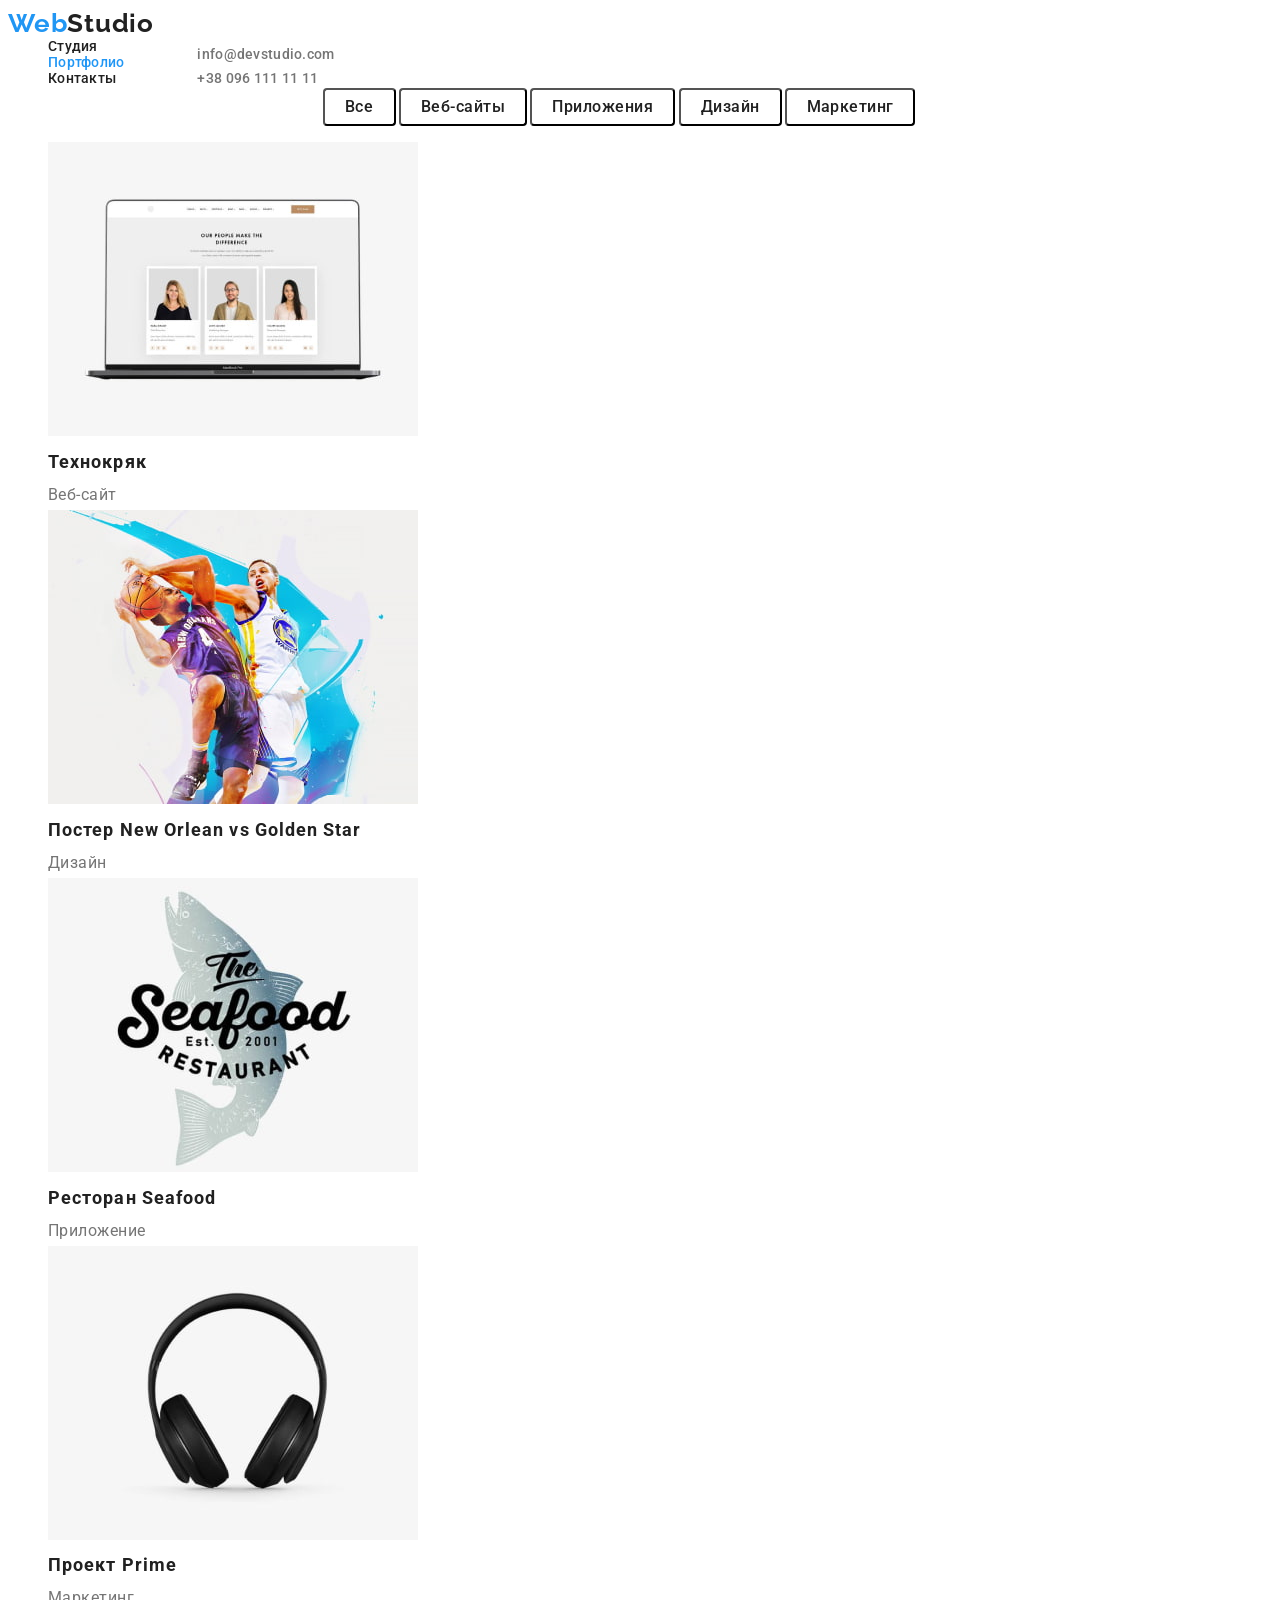
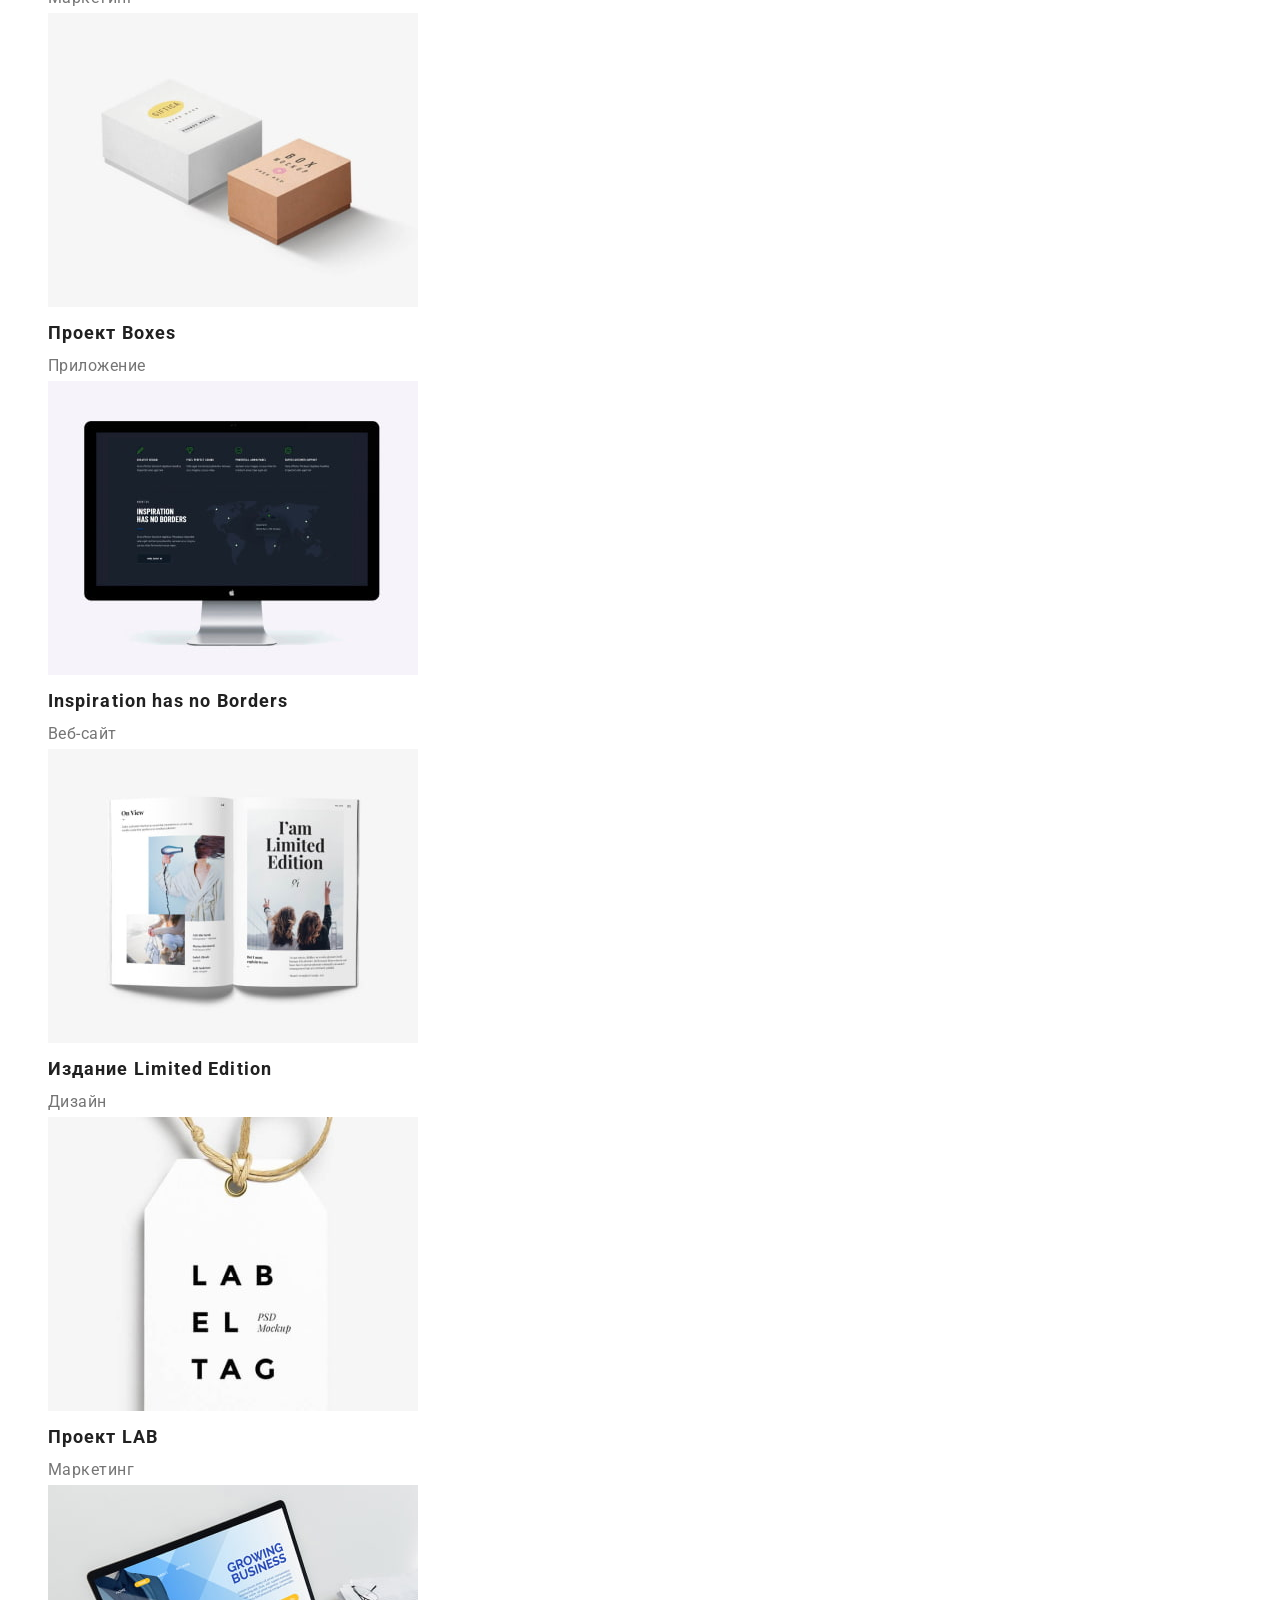
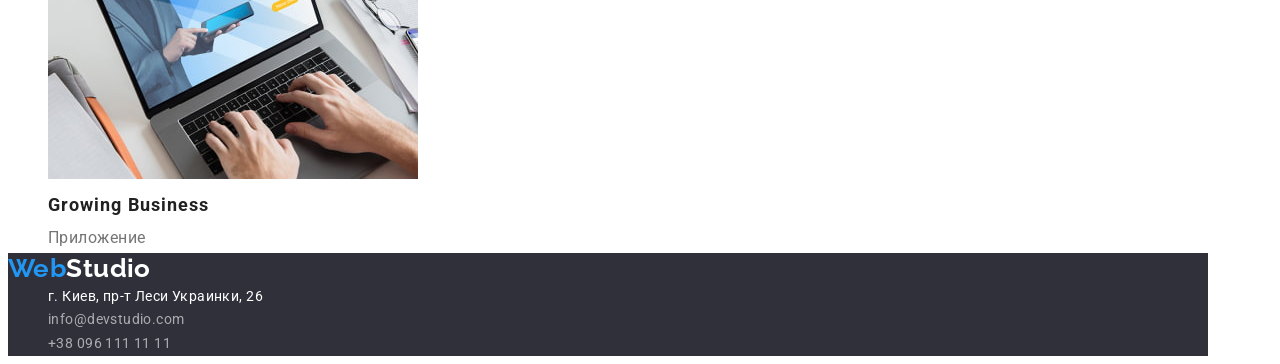
==== portfolio.html @ d6488681 "начало позиционирования" ====
<!DOCTYPE html> 
<html lang="ru">
<head>
    <meta charset="UTF-8">
    <link rel="preconnect" href="https://fonts.googleapis.com">
    <link rel="preconnect" href="https://fonts.gstatic.com" crossorigin>
    <link href="https://fonts.googleapis.com/css2?family=Raleway:wght@700&family=Roboto:wght@400;500;700;900&display=swap" rel="stylesheet">
    <link rel="stylesheet" href="node_modules/modern-normalize/modern-normalize.css">
    <link rel="stylesheet" href="./CSS/styles.css">
    <title>WebStudio</title>
</head>
<body>
    <div class="container">
<!--Шапка страницы-->
<header class="header">
    <!--Навигация-->
    <nav class="nav">
        <a class="nav-logo" href="WebStudio" lang="en">Web<span class="style-logo">Studio</span></a>
        <ul class="nav-list">
          <li><a class="nav-studio" href="./index.html">Студия</a></li>
          <li><a class="nav-portfolio, current" href="">Портфолио</a></li>
          <li><a class="nav-contacts" href="">Контакты</a></li>
        </ul>
    </nav>
    <!--Контакты-->
    <ul class="contact-list">
        <li>
            <a class="email" href="mailto:info@devstudio.com">info@devstudio.com</a>
        </li>
        <li>
            <a class="tel" href="tel:+380961111111">+38 096 111 11 11</a>
        </li>
    </ul>
</header>
    <!--Cекция-Фильтры и проэкты-->
    <section class="portfolio">
    <h1 hidden>Filters and projects</h1>
    <ul class="filters-list">
        <li  class="filter-item">
            <button class="filter all" type="button">Все</button>
        </li>
        <li class="filter-item">
            <button class="filter web" type="button">Веб-сайты</button>
        </li>
        <li class="filter-item">
            <button class="filter app" type="button">Приложения</button>
        </li>
        <li class="filter-item">
            <button class="filter design" type="button">Дизайн</button>
        </li>
        <li class="filter-item">
            <button class="filter marketing" type="button">Маркетинг</button>
        </li>
    </ul>
        <ul class="portfolio-list">
            <li class="portfolio-item">
                <a  class="portfolio-link" href="">
                <img class="portflio-img" src="./images/img7.jpg" alt="Laptop with open web page">
                <h2 class="portfolio-titel">Технокряк</h2>
                <p class="portfolio-subtitel">Веб-сайт</p>
                </a>
            </li>
            <li class="portfolio-item">
                <a class="portfolio-link" href="">
                <img class="portflio-img" src="./images/img8.jpg" alt="Basketball players">
                <h2 class="portfolio-titel">Постер New Orlean vs Golden Star</h2>
                <p class="portfolio-subtitel">Дизайн</p>
                </a>
            </li>
            <li class="portfolio-item">
                <a class="portfolio-link" href="">
                <img class="portflio-img" src="./images/img9.jpg" alt="Restaurante poster">
                <h2 class="portfolio-titel">Ресторан Seafood</h2>
                <p class="portfolio-subtitel">Приложение</p>
                </a>
            </li>
            <li class="portfolio-item">
                <a class="portfolio-link" href="">
                <img class="portflio-img" src="./images/img10.jpg" alt="Earphones">
                <h2 class="portfolio-titel">Проект Prime</h2>
                <p class="portfolio-subtitel">Маркетинг</p>
                </a>
            </li>
            <li class="portfolio-item">
                <a class="portfolio-link" href="">
                <img class="portflio-img" src="./images/img11.jpg" alt="Boxes">
                <h2 class="portfolio-titel">Проект Boxes</h2>
                <p class="portfolio-subtitel">Приложение</p>
                </a>
            </li>
            <li class="portfolio-item">
                <a class="portfolio-link" href="">
                <img class="portflio-img" src="./images/img12.jpg" alt="PC monitor">
                <h2 class="portfolio-titel">Inspiration has no Borders</h2>
                <p class="portfolio-subtitel">Веб-сайт</p>
                </a>
            </li>
            <li class="portfolio-item">
                <a class="portfolio-link" href="">
                <img class="portflio-img" src="./images/img13.jpg" alt="Magazine pages">
                <h2 class="portfolio-titel">Издание Limited Edition</h2>
                <p class="portfolio-subtitel">Дизайн</p>
                </a>
            </li>
            <li class="portfolio-item">
                <a class="portfolio-link" href="">
                <img class="portflio-img" src="./images/img14.jpg" alt="Label tag">
                <h2 class="portfolio-titel">Проект LAB</h2>
                <p class="portfolio-subtitel">Маркетинг</p>
                </a>
            </li>
            <li class="portfolio-item">
                <a class="portfolio-link" href="">
                <img class="portflio-img" src="./images/img15.jpg" alt="Work on laptop">
                <h2 class="portfolio-titel">Growing Business</h2>
                <p class="portfolio-subtitel">Приложение</p>
                </a>
            </li>
        </ul>
    </section>
    <!--Footer-->
<footer class="footer">
    <a class="footer-logo" href="WebStudio" lang="en">Web<span class="style">Studio</span></a>
    <address class="footer-address">
    <ul class="address-list">
        <li class="address-item">
            <a class="address" href="https://www.google.com.ua/maps/place/Lesi+Ukrainky+Blvd,+26,+Kyiv,+02000/@50.4265807,30.5361971,17z/data=!3m1!4b1!4m5!3m4!1s0x40d4cf0e033ecbe9:0x57a4dffefec77da0!8m2!3d50.4265807!4d30.5383859?hl=en" target="_blank" rel="noreferrer noopener">г. Киев, пр-т Леси Украинки, 26</a>
        </li>
        <li class="address-item">
            <a class="footer-email" href="mailto:info@devstudio.com">info@devstudio.com</a>
        </li>
        <li class="address-item">
            <a class="footer-tel" href="tel:+380961111111">+38 096 111 11 11</a>
        </li>
    </ul>
    </address>
</footer>
</div>
</body>
</html>
---- CSS/styles.css ----
:root{
    --main-font: 'Roboto', sans-serif;
    --blue-color: #2196F3;
    --titels-color: #212121;
    --text-color: #757575;
    --white-color: #ffffff;
    --address-color: rgba(255, 255, 255, 0.6);
    --background-team: #F5F4FA;
    --shadow-color: rgba(0, 0, 0, 0.15);
    --background-hero-section: #2F303A;
}
/*убираю стили по умолчание*/
h1,
h2,
h3,
h4,
h5,
h6{
    margin: 0;
}
p{
    margin: 0;
}
ul{
    margin: 0;
}
a{
    text-decoration: none;
}

ul{
    list-style-type: none;
}

/*стиль для body*/
.container{
  width: 1200px;  
}

body{
    font-family: var(--main-font);
    background-color: var(--white-color);
    color: var(--text-color);
    font-size: 14px;
    line-height: 1.71;
    letter-spacing: 0.03em;
    }

.header{
        height: 80px;
}
.nav,
.contact-list{
    display: inline-block;
}

/*стиль логотипа*/
.nav-logo{
    width: 145px;
    height: 31px;
    margin-top: 24px;
    text-decoration: none;
    font-family: Raleway;
    font-weight: 700;
    font-size: 26px;
    line-height: 1.19;
    letter-spacing: 0.03em;
    color: var(--blue-color)
}
.style-logo{
    color: var(--titels-color);
}

/*стиль навигации*/
.nav{
    font-weight: 500;
    font-size: 14px;
    line-height: 1.14;
    letter-spacing: 0.02em;
    }

    .nav-studio,
    .nav-portfolio,
    .nav-contacts{
        color: var(--titels-color);
    }

.nav-list :hover,
.nav-list :focus{
    color: var(--blue-color);
    background-color: var(--white-color)
}

.current{
    color: var(--blue-color);
}

.email,
.tel{
    font-weight: 500;
    font-size: 14px;
    line-height: 1.14;
    letter-spacing: 0.02em;
    color:var(--text-color)
    }

.contact-list :hover,
.contact-list :focus{
    color: var(--blue-color);
    background-color: var(--white-color);
}

/* стили секция герой*/
.hero-section{
    background-color: var(--background-hero-section);
}

.hero-titel{
    font-family: 'Roboto', sans-serif;
    font-weight: 900;
    font-size: 44px;
    line-height: 1.36;
    text-align: center;
    letter-spacing: 0.06em;
    text-transform: uppercase;
    color: var(--white-color);
    }

.hero-button{
    font-weight: bold;
    font-size: 16px;
    line-height: 1.87;
    display: flex;
    align-items: center;
    text-align: center;
    letter-spacing: 0.06em;
    color: var(--white-color);
    background-color: var(--blue-color);
    box-shadow: 0px 4px 4px var(--shadow-color);
    border-radius: 4px;
    cursor: pointer
}

/* стили секции преимущества*/
.advantage-titel{
    font-weight: 700;
    font-size: 14px;
    line-height: 1.14;
    text-transform: uppercase;
    color: var(--titels-color);
}


/*стили заголовкам h2*/
.titel{
    font-weight: 700;
    font-size: 36px;
    line-height: 1.17;
    text-align: center;
    color: var(--titels-color);
}

/*стили заголовка h3*/
.portfolio-titel{
    font-weight: 700;
    font-size: 18px;
    line-height: 2;
    letter-spacing: 0.06em;
    color: var(--titels-color);
}

/*стили подзаголовков*/
.portfolio-subtitel{
    font-weight: 400;
    font-size: 16px;
    line-height: 1.87;
    letter-spacing: 0.03em;
    color: var(--text-color);
}

/*стили- наша команда*/
.team{
    background-color: var(--background-team);
}

.team-name{
    font-weight: 500;
    font-size: 16px;
    line-height: 1.19;
    text-align: center;
    color: var(--titels-color);
}

.team-possition{
    font-size: 16px;
    line-height: 1.19;
    text-align: center;
}

/*кнопки фильтров*/
.filters-list{
    width: 611px;
    height: 54px;
    margin-right: auto;
    margin-left: auto;
}
.filter-item{
    display: inline-block;
}
.all{
    width: 73px;
    height: 38px;
    border-radius: 4px;
}
.web{
    width: 128px;
    height: 38px;
    border-radius: 4px;
}
.app{
    width: 145px;
    height: 38px;
    border-radius: 4px;
}
.design{
    width: 103px;
    height: 38px;
    border-radius: 4px;
}
.marketing{
    width: 130px;
    height: 38px;
    border-radius: 4px;
}
.filter{
    font-family: Roboto;
    font-style: normal;
    font-weight: 500;
    font-size: 16px;
    line-height: 1.62;
    text-align: center;
    letter-spacing: 0.03em;
    color: var(--titels-color);
    cursor: pointer;
    background-color: var(--white-color);
}

.filter:hover,:focus{
    color: var(--white-color);
    background-color: var(--blue-color);
}

/*стиль футер*/
.footer{
    background-color: var(--background-hero-section);
}

.footer-logo{
    font-family: Raleway;
    font-weight: 700;
    font-size: 26px;
    line-height: 1.19;
    color: var(--blue-color);
   }
.style{
    color: var(--white-color);
}

.address-list{
    font-style: normal;
    font-weight: 400;
    font-size: 14px;
    line-height: 1.71;
    letter-spacing: 0.03em;
}

.address{
 color: var(--white-color);
}
.footer-email,
.footer-tel{
color: var(--address-color);
}

.address:hover,
.footer-email:focus{
    color: var(--blue-color);
    background-color: var(--background-hero-section);
}

.footer-email:hover,
.footer-email:focus{
    color: var(--blue-color);
    background-color: var(--background-hero-section);
}

.footer-tel:hover,
.footer-tel:focus{
    color: var(--blue-color);
    background-color: var(--background-hero-section);
}
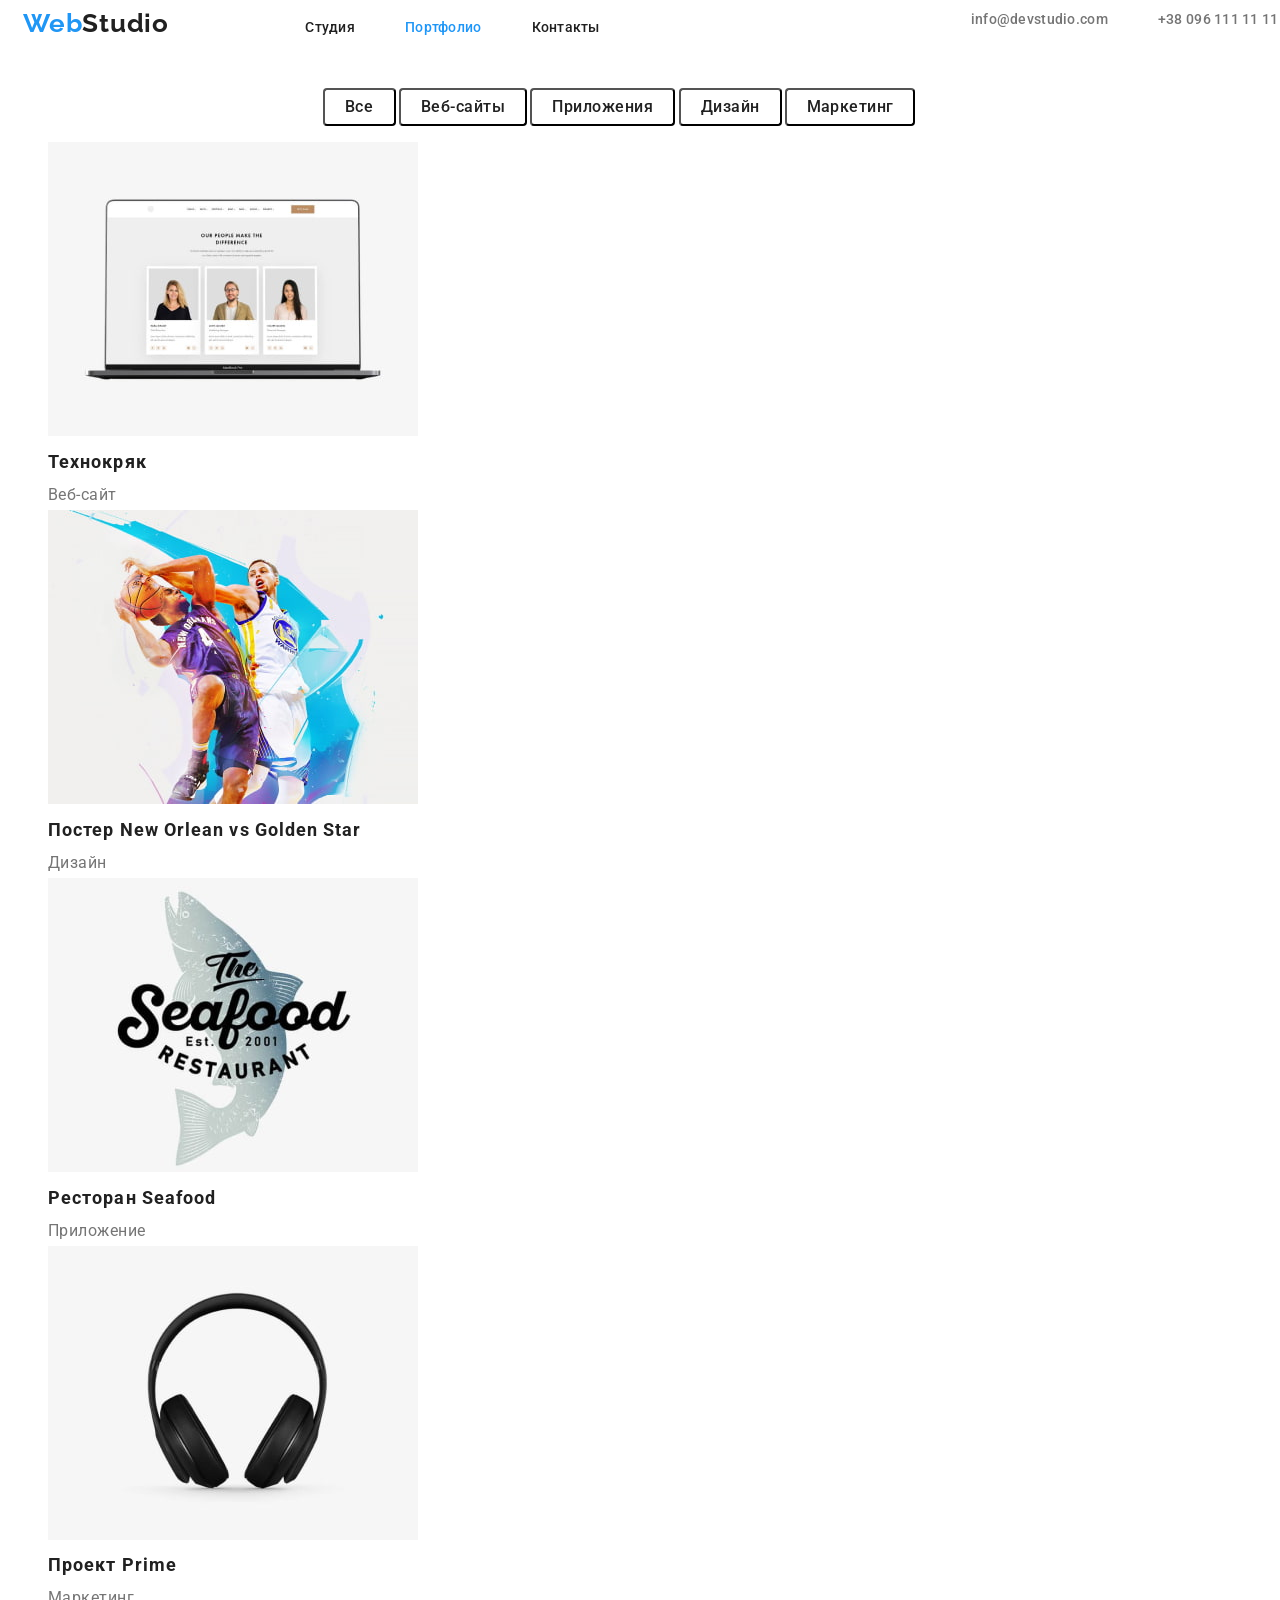
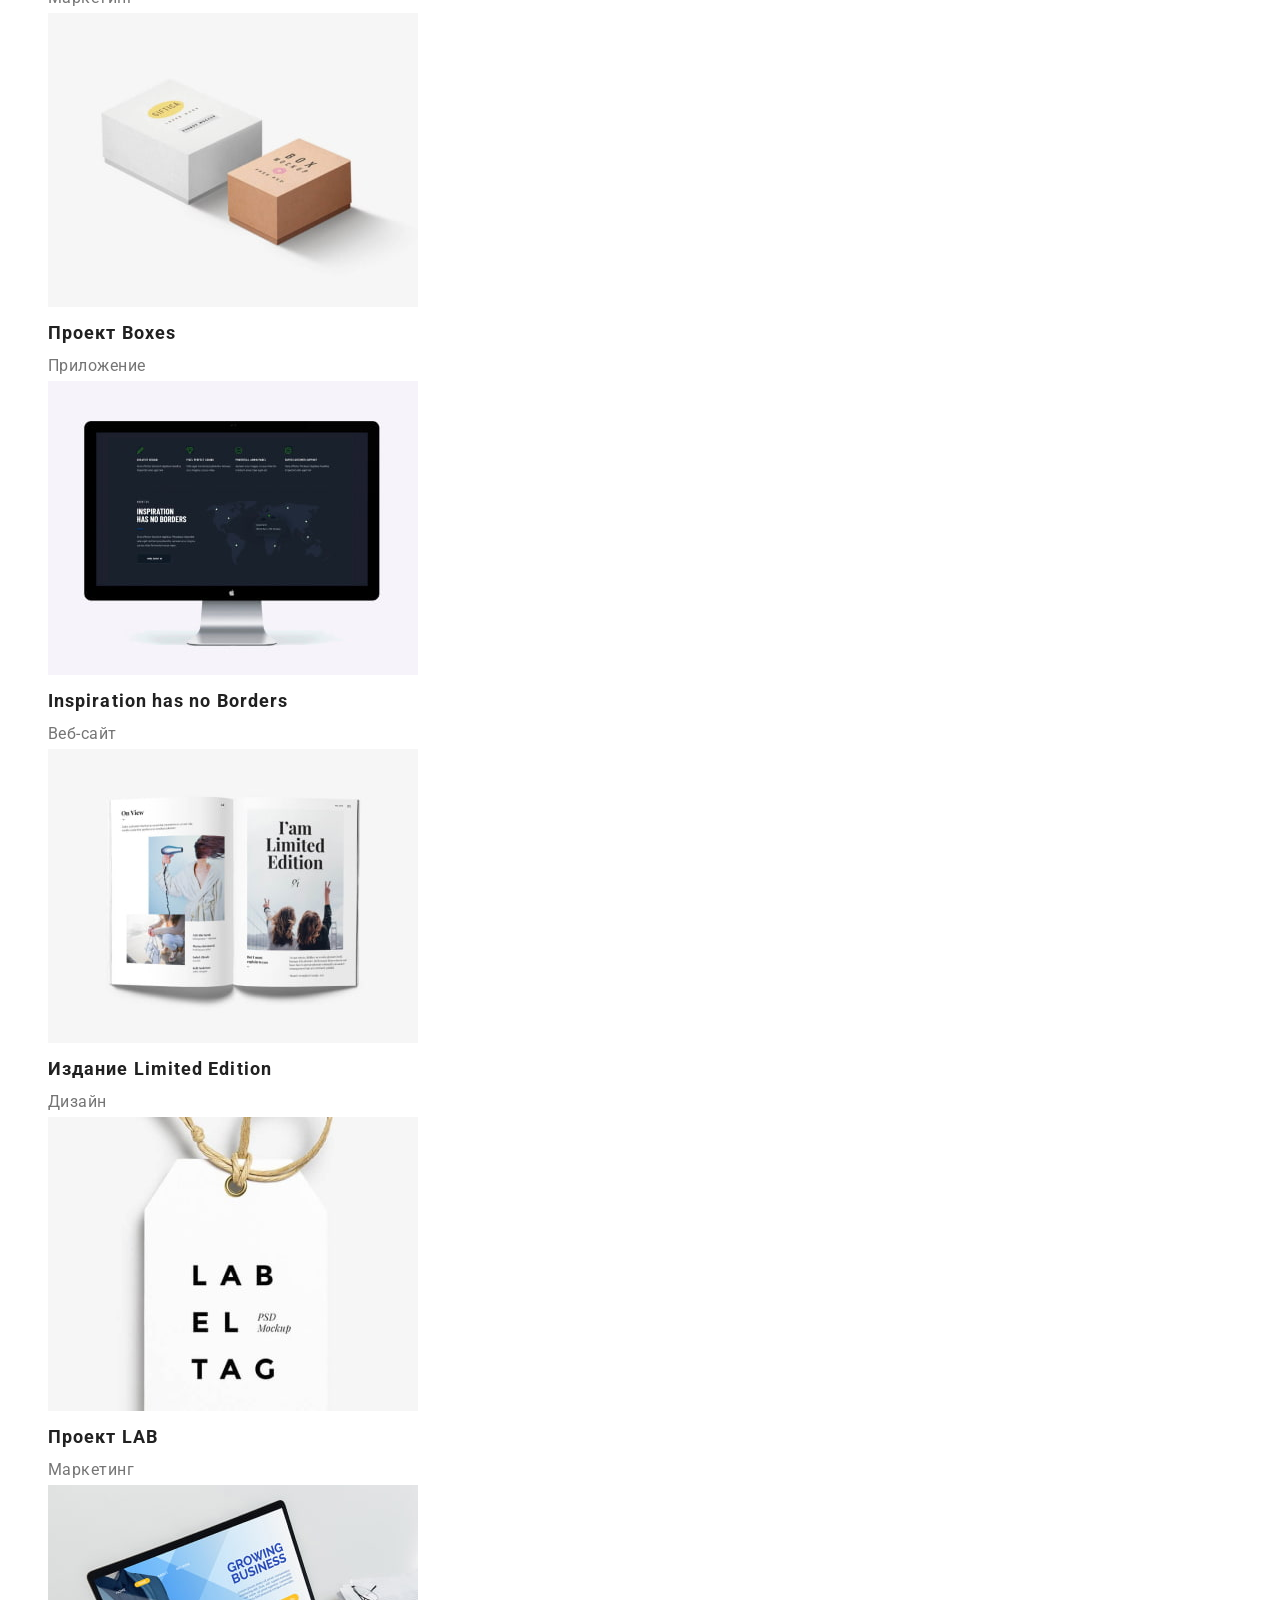
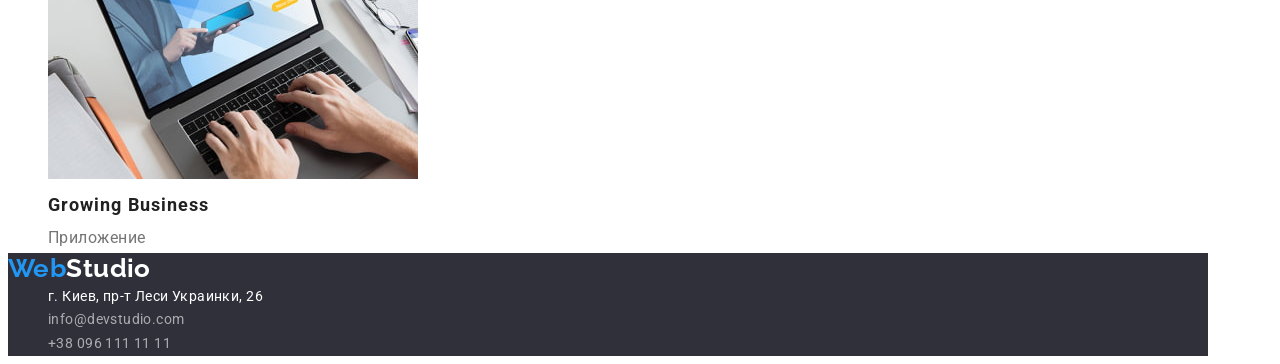
==== commit 79f57006: "доделала разметку хэдера" ====
--- a/portfolio.html
+++ b/portfolio.html
@@ -18,7 +18,7 @@
         <a class="nav-logo" href="WebStudio" lang="en">Web<span class="style-logo">Studio</span></a>
         <ul class="nav-list">
           <li><a class="nav-studio" href="./index.html">Студия</a></li>
-          <li><a class="nav-portfolio, current" href="">Портфолио</a></li>
+          <li><a class="nav-portfolio current" href="">Портфолио</a></li>
           <li><a class="nav-contacts" href="">Контакты</a></li>
         </ul>
     </nav>
--- a/CSS/styles.css
+++ b/CSS/styles.css
@@ -37,6 +37,7 @@
 /*стиль для body*/
 .container{
   width: 1200px;  
+  margin: 0px;
 }
 
 body{
@@ -49,18 +50,16 @@
     }
 
 .header{
-        height: 80px;
-}
-.nav,
-.contact-list{
-    display: inline-block;
+    display: inline-flex;
+    width: 1600px;
+    height: 80px;
 }
 
 /*стиль логотипа*/
 .nav-logo{
     width: 145px;
     height: 31px;
-    margin-top: 24px;
+    margin: 24px 93px 25px 15px;
     text-decoration: none;
     font-family: Raleway;
     font-weight: 700;
@@ -80,7 +79,40 @@
     line-height: 1.14;
     letter-spacing: 0.02em;
     }
-
+.nav-list{
+     display: inline-flex;
+    }
+.nav-studio,
+.nav-studio current {
+    width: 49px;
+    height: 16px;
+    margin: 32px 50px 32px 0px;
+}
+.nav-portfolio,
+.nav-portfolio current{
+    width: 77px;
+    height: 16px;
+    margin: 32px 50px 32px 0px;
+}
+.nav-contacts{
+    width: 68px;
+    height: 16px;
+    margin: 32px 331px 32px 0px;
+}
+
+.contact-list{
+    display: inline-flex;
+}
+.email{
+    width: 135px;
+    height: 16px;
+    margin: 32px 50px 32px 0px;
+}
+.tel{
+    width: 122px;
+    height: 16px;
+    margin: 32px 15px 32px 0px;
+}
     .nav-studio,
     .nav-portfolio,
     .nav-contacts{
@@ -114,6 +146,8 @@
 
 /* стили секция герой*/
 .hero-section{
+    width: 1600px;
+    height: 600px;
     background-color: var(--background-hero-section);
 }
 
@@ -210,31 +244,31 @@
     display: inline-block;
 }
 .all{
-    width: 73px;
-    height: 38px;
-    border-radius: 4px;
-}
+    min-width: 73px;
+    height: 38px;
+    border-radius: 4px;
+    }
 .web{
-    width: 128px;
-    height: 38px;
-    border-radius: 4px;
-}
+    min-width: 128px;
+    height: 38px;
+    border-radius: 4px;
+    }
 .app{
-    width: 145px;
+    min-width: 145px;
     height: 38px;
     border-radius: 4px;
 }
 .design{
-    width: 103px;
+    min-width: 103px;
     height: 38px;
     border-radius: 4px;
 }
 .marketing{
-    width: 130px;
-    height: 38px;
-    border-radius: 4px;
-}
-.filter{
+    min-width: 130px;
+    height: 38px;
+    border-radius: 4px;
+}
+    .filter{
     font-family: Roboto;
     font-style: normal;
     font-weight: 500;
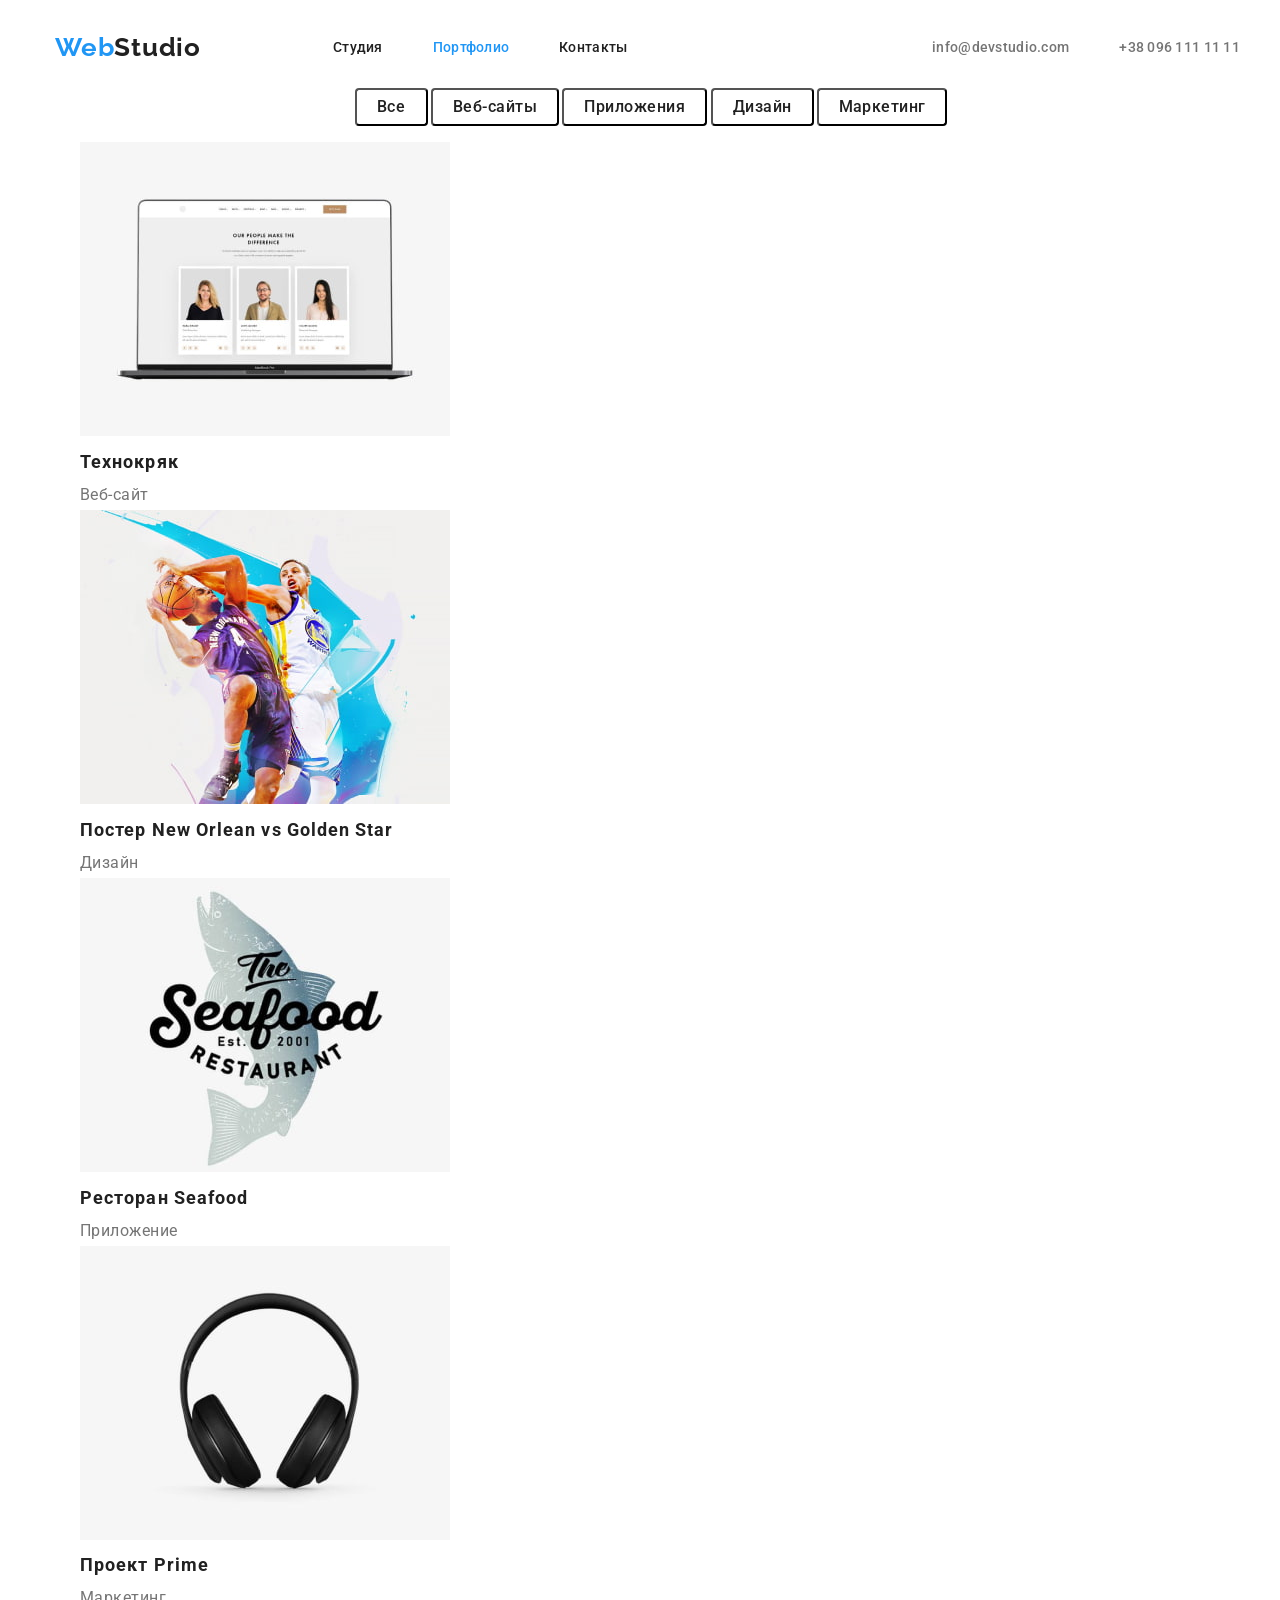
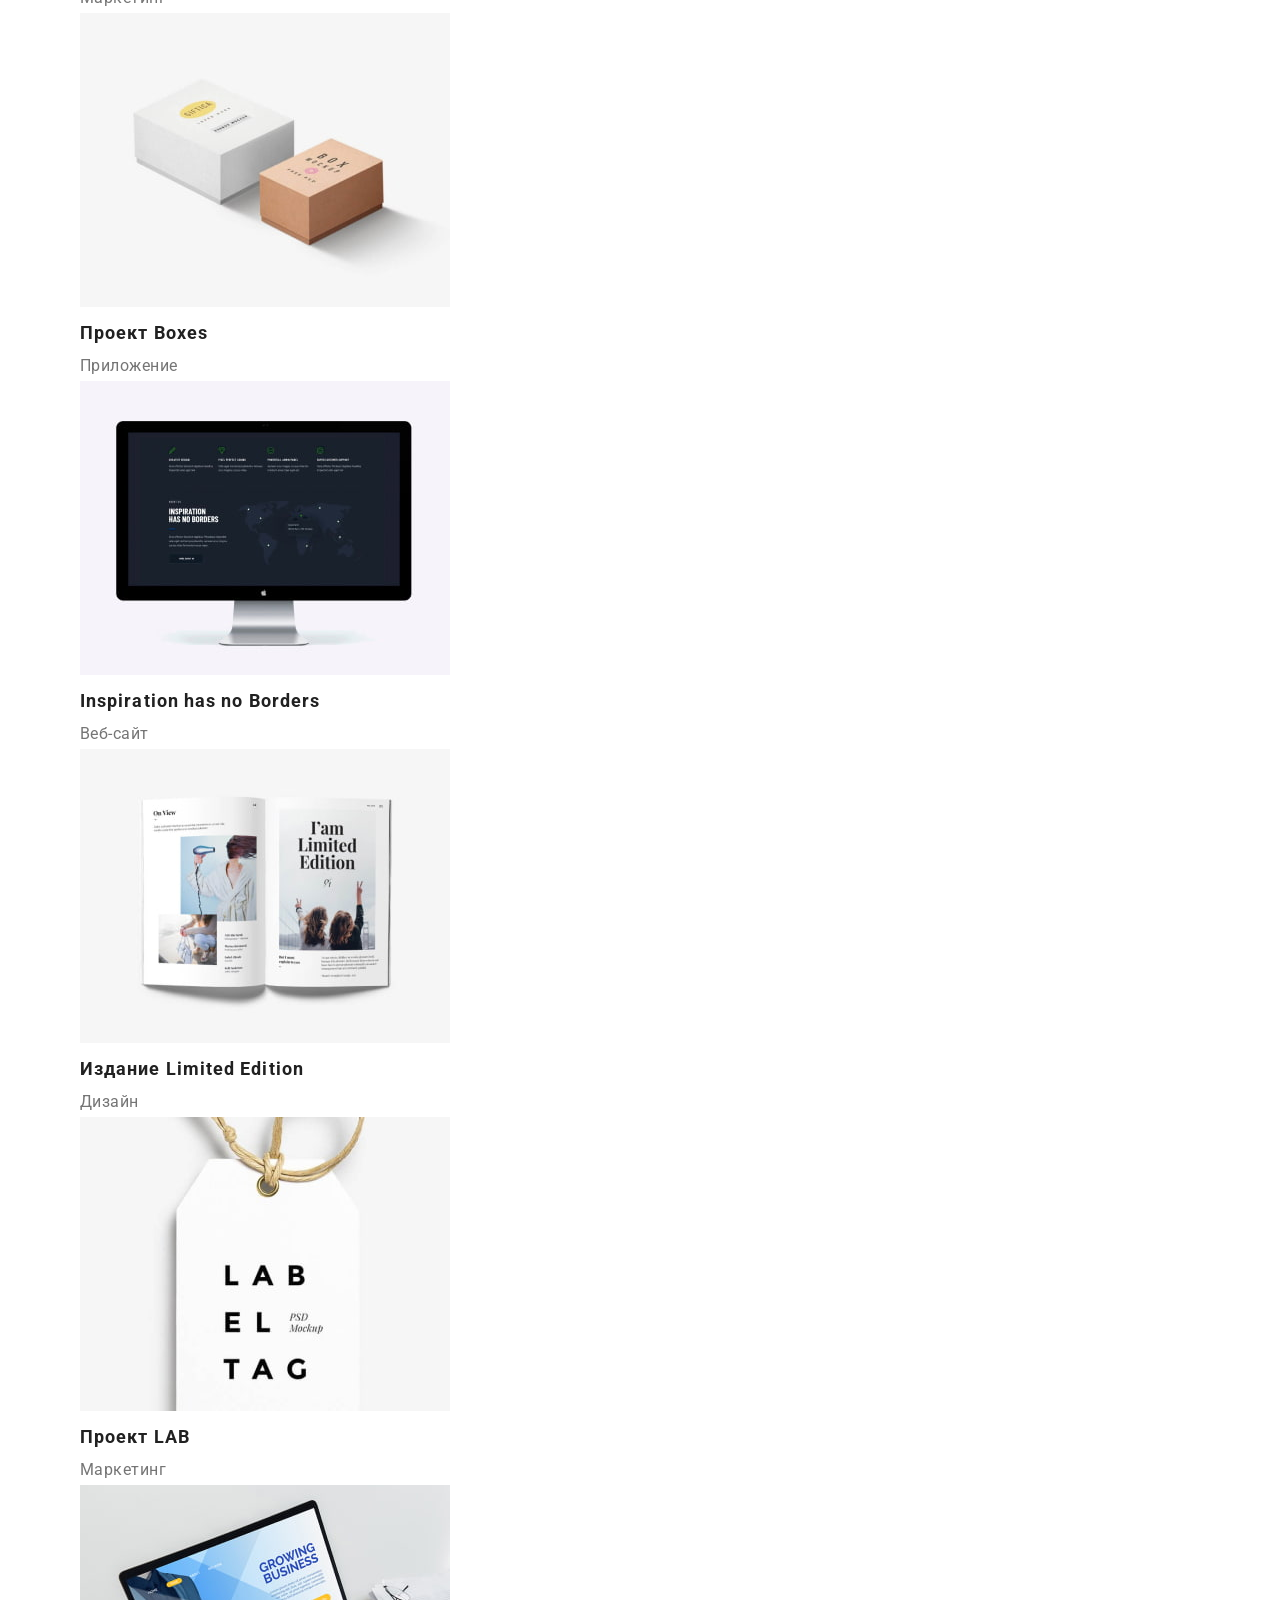
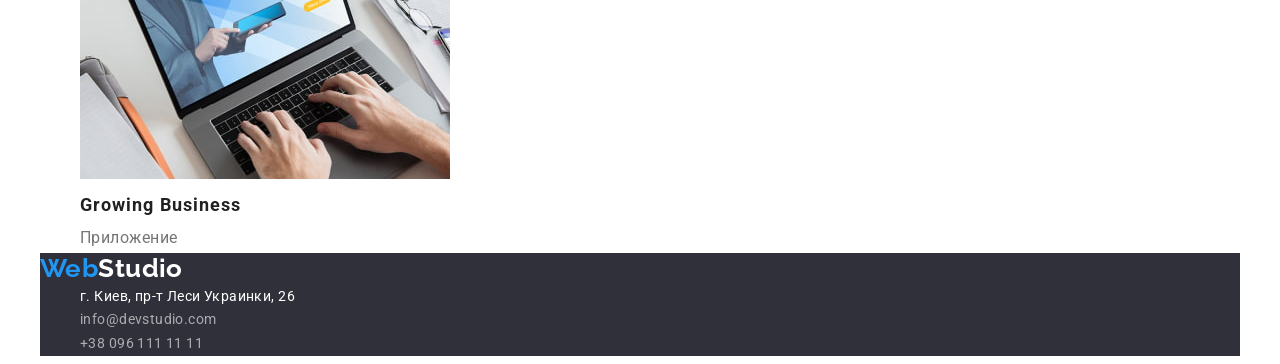
==== commit 4f055df6: "работа над флексами" ====
--- a/portfolio.html
+++ b/portfolio.html
@@ -17,20 +17,20 @@
     <nav class="nav">
         <a class="nav-logo" href="WebStudio" lang="en">Web<span class="style-logo">Studio</span></a>
         <ul class="nav-list">
-          <li><a class="nav-studio" href="./index.html">Студия</a></li>
-          <li><a class="nav-portfolio current" href="">Портфолио</a></li>
-          <li><a class="nav-contacts" href="">Контакты</a></li>
+          <li class="nav-item"><a class="nav-link" href="./index.html">Студия</a></li>
+          <li class="nav-item"><a class="nav-link current" href="">Портфолио</a></li>
+          <li class="nav-item" ><a class="nav-link" href="">Контакты</a></li>
         </ul>
-    </nav>
     <!--Контакты-->
     <ul class="contact-list">
-        <li>
+        <li class="item">
             <a class="email" href="mailto:info@devstudio.com">info@devstudio.com</a>
         </li>
-        <li>
+        <li class="item">
             <a class="tel" href="tel:+380961111111">+38 096 111 11 11</a>
         </li>
     </ul>
+    </nav>
 </header>
     <!--Cекция-Фильтры и проэкты-->
     <section class="portfolio">
--- a/CSS/styles.css
+++ b/CSS/styles.css
@@ -17,15 +17,12 @@
 h3,
 h4,
 h5,
-h6{
-    margin: 0;
-}
-p{
-    margin: 0;
-}
+h6,
+p,
 ul{
     margin: 0;
 }
+
 a{
     text-decoration: none;
 }
@@ -36,8 +33,11 @@
 
 /*стиль для body*/
 .container{
-  width: 1200px;  
-  margin: 0px;
+  width: 1200px;
+  padding-left: 15px;
+  padding-right: 15px;
+  margin-left: auto;
+  margin-right: auto;
 }
 
 body{
@@ -49,17 +49,11 @@
     letter-spacing: 0.03em;
     }
 
-.header{
-    display: inline-flex;
-    width: 1600px;
-    height: 80px;
-}
-
 /*стиль логотипа*/
 .nav-logo{
     width: 145px;
     height: 31px;
-    margin: 24px 93px 25px 15px;
+    margin: 24px 0px 25px 15px;
     text-decoration: none;
     font-family: Raleway;
     font-weight: 700;
@@ -74,50 +68,35 @@
 
 /*стиль навигации*/
 .nav{
+    display: flex;
+    align-items: center;
+
     font-weight: 500;
     font-size: 14px;
     line-height: 1.14;
     letter-spacing: 0.02em;
-    }
+      }
 .nav-list{
-     display: inline-flex;
-    }
-.nav-studio,
-.nav-studio current {
-    width: 49px;
-    height: 16px;
-    margin: 32px 50px 32px 0px;
-}
-.nav-portfolio,
-.nav-portfolio current{
-    width: 77px;
-    height: 16px;
-    margin: 32px 50px 32px 0px;
-}
-.nav-contacts{
-    width: 68px;
-    height: 16px;
-    margin: 32px 331px 32px 0px;
-}
-
+     display: flex;
+     margin-left: 93px;
+    }
+.nav-list .nav-item + .nav-item{
+    margin-left: 50px;
+}
+.nav-link{
+    display: block;
+    padding-top: 32px;
+    padding-bottom: 32px;
+
+    color: var(--titels-color);
+}
 .contact-list{
-    display: inline-flex;
-}
-.email{
-    width: 135px;
-    height: 16px;
-    margin: 32px 50px 32px 0px;
-}
-.tel{
-    width: 122px;
-    height: 16px;
-    margin: 32px 15px 32px 0px;
-}
-    .nav-studio,
-    .nav-portfolio,
-    .nav-contacts{
-        color: var(--titels-color);
-    }
+    display: flex;
+    margin-left: auto;
+}
+.contact-list .item + .item{
+    margin-left: 50px;
+}
 
 .nav-list :hover,
 .nav-list :focus{
@@ -146,12 +125,16 @@
 
 /* стили секция герой*/
 .hero-section{
-    width: 1600px;
-    height: 600px;
     background-color: var(--background-hero-section);
 }
 
 .hero-titel{
+    width: 696px;
+    height: 120px;
+    margin-left: auto;
+    margin-right: auto;
+    margin-bottom: 30px;
+
     font-family: 'Roboto', sans-serif;
     font-weight: 900;
     font-size: 44px;
@@ -163,10 +146,15 @@
     }
 
 .hero-button{
+    display: block;
+    width: 200px;
+    height: 50px;
+    margin-left: auto;
+    margin-right: auto;
+
     font-weight: bold;
     font-size: 16px;
     line-height: 1.87;
-    display: flex;
     align-items: center;
     text-align: center;
     letter-spacing: 0.06em;
@@ -176,9 +164,22 @@
     border-radius: 4px;
     cursor: pointer
 }
-
+/*стили наши преимущества*/
+
+.advantage-list{
+    display: flex;
+}
+.advantage-dsc{
+    padding-top: 20px;
+}
+
+/*стили чем мы занимаемся*/
 /* стили секции преимущества*/
 .advantage-titel{
+    position: absolute;
+    width: 270px;
+    height: 16px;
+    
     font-weight: 700;
     font-size: 14px;
     line-height: 1.14;
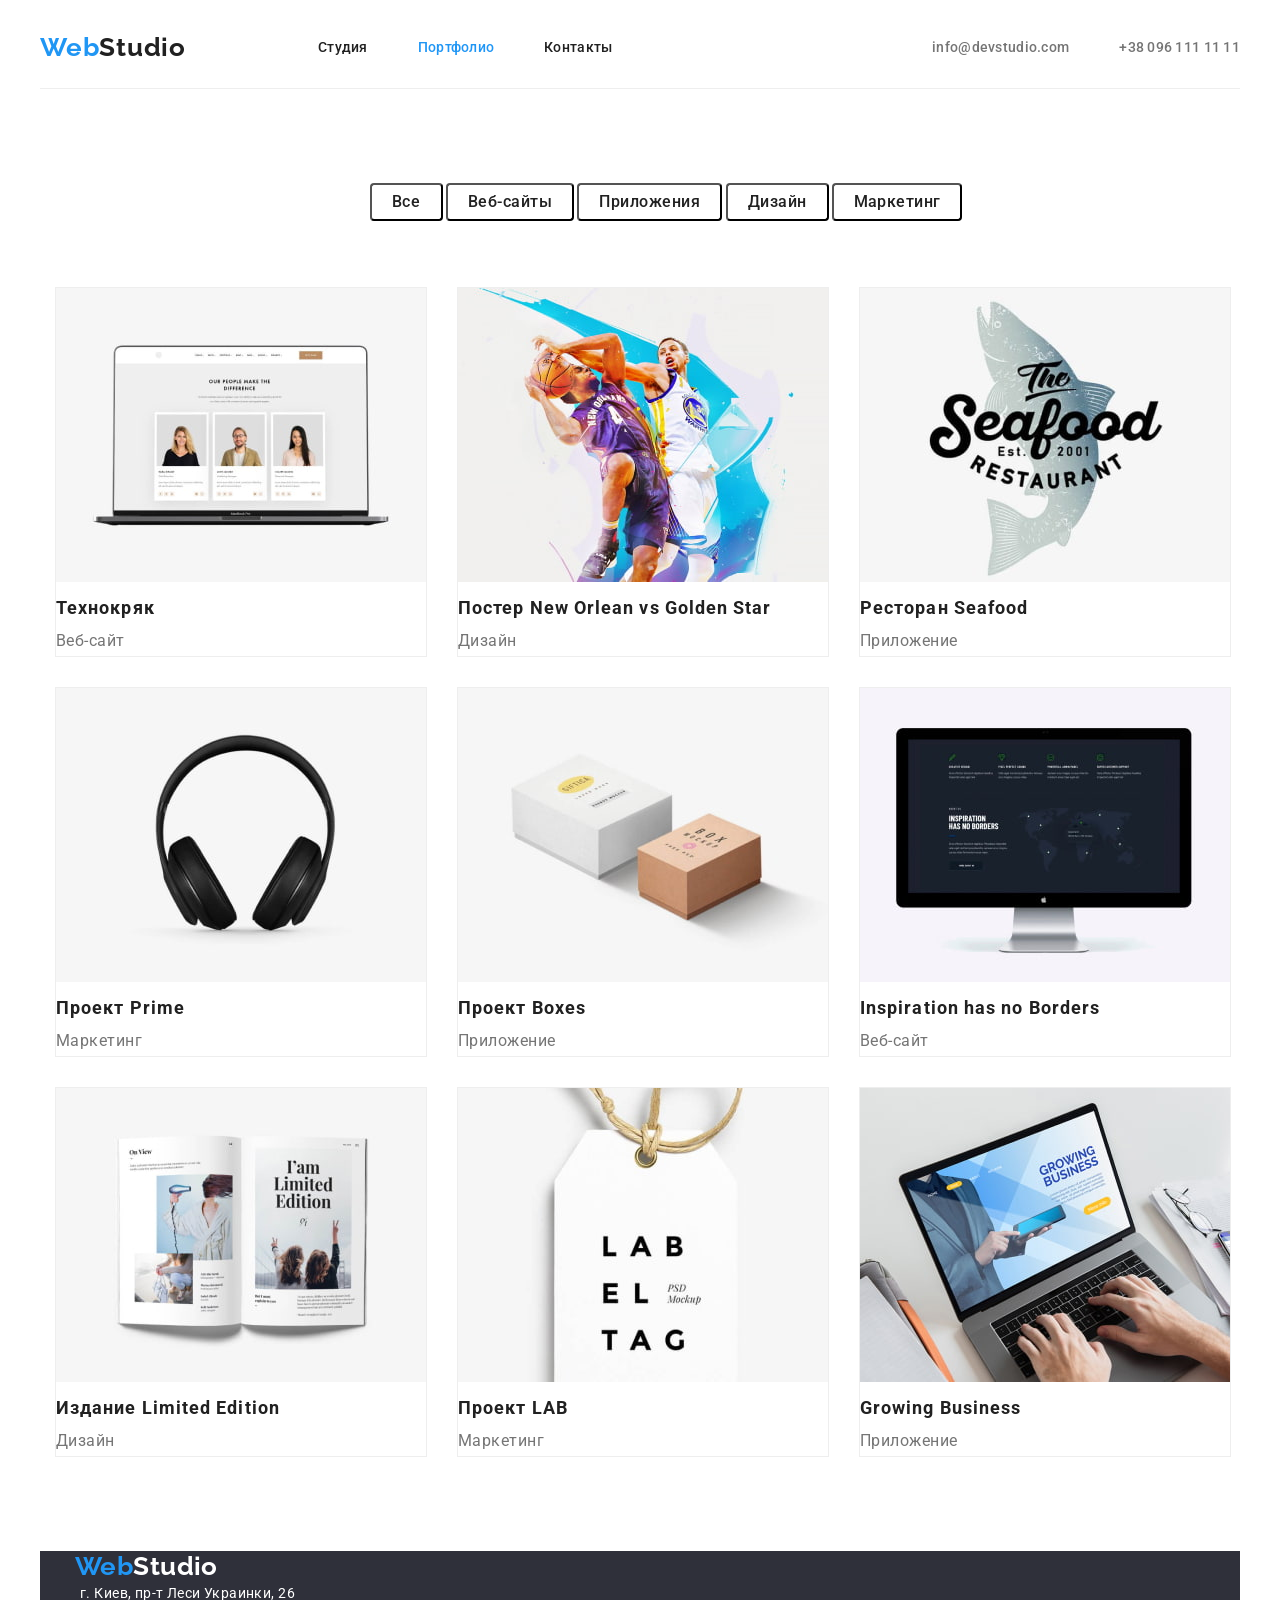
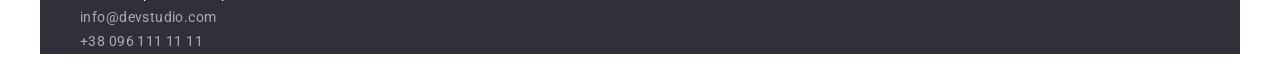
==== commit 624a5d5c: "для сдачи ДЗ#3" ====
--- a/portfolio.html
+++ b/portfolio.html
@@ -34,6 +34,7 @@
 </header>
     <!--Cекция-Фильтры и проэкты-->
     <section class="portfolio">
+        <div class="container">
     <h1 hidden>Filters and projects</h1>
     <ul class="filters-list">
         <li  class="filter-item">
@@ -117,7 +118,9 @@
                 </a>
             </li>
         </ul>
+    </div>
     </section>
+
     <!--Footer-->
 <footer class="footer">
     <a class="footer-logo" href="WebStudio" lang="en">Web<span class="style">Studio</span></a>
--- a/CSS/styles.css
+++ b/CSS/styles.css
@@ -10,6 +10,7 @@
     --background-team: #F5F4FA;
     --shadow-color: rgba(0, 0, 0, 0.15);
     --background-hero-section: #2F303A;
+    --border-color: #EEEEEE;
 }
 /*убираю стили по умолчание*/
 h1,
@@ -53,7 +54,7 @@
 .nav-logo{
     width: 145px;
     height: 31px;
-    margin: 24px 0px 25px 15px;
+    margin: 24px 0px 25px 0px;
     text-decoration: none;
     font-family: Raleway;
     font-weight: 700;
@@ -122,9 +123,14 @@
     color: var(--blue-color);
     background-color: var(--white-color);
 }
+.header{
+    border-bottom: 1px solid var(--border-color);
+    margin-bottom: 94px;
+}
 
 /* стили секция герой*/
 .hero-section{
+    margin-bottom: 94px;
     background-color: var(--background-hero-section);
 }
 
@@ -147,8 +153,9 @@
 
 .hero-button{
     display: block;
-    width: 200px;
+    min-width: 200px;
     height: 50px;
+    padding: 4px;
     margin-left: auto;
     margin-right: auto;
 
@@ -168,28 +175,46 @@
 
 .advantage-list{
     display: flex;
-}
-.advantage-dsc{
-    padding-top: 20px;
-}
-
-/*стили чем мы занимаемся*/
-/* стили секции преимущества*/
+    flex-wrap: wrap;
+    padding-inline-start: 0px;
+    margin-bottom: 94px;
+}
+.advantage-list .advantage-item{
+    width: 270px;
+    margin-right: 30px;
+}
+.advantage-item:last-child{
+    margin-right: 0px;
+}
+
 .advantage-titel{
-    position: absolute;
-    width: 270px;
-    height: 16px;
-    
+    margin-bottom: 10px;
+
     font-weight: 700;
     font-size: 14px;
     line-height: 1.14;
     text-transform: uppercase;
     color: var(--titels-color);
 }
-
-
+/*стили чем мы занимаемся*/
+.do{
+    margin-bottom: 94px;
+}
+.do-list{
+    display: flex;
+    flex-wrap: wrap;
+    padding-inline-start: 0px;
+}
+.do-list-item{
+    margin-right: 30px;
+}
+.do-list-item:last-child{
+    margin-right: 0px;
+}
 /*стили заголовкам h2*/
 .titel{
+    margin-bottom: 50px;
+
     font-weight: 700;
     font-size: 36px;
     line-height: 1.17;
@@ -217,9 +242,22 @@
 
 /*стили- наша команда*/
 .team{
+    margin-bottom: 94px;
     background-color: var(--background-team);
 }
-
+.team-list{
+    display: flex;
+    flex-wrap: wrap;
+    padding-inline-start: 0px;
+}
+.team-person{
+    margin-right: 30px;
+    border: 1px solid var(--border-color);
+    background-color: var(--white-color);
+}
+.team-person:last-child{
+    margin-right: 0px;
+}
 .team-name{
     font-weight: 500;
     font-size: 16px;
@@ -238,6 +276,7 @@
 .filters-list{
     width: 611px;
     height: 54px;
+    margin-bottom: 50px;
     margin-right: auto;
     margin-left: auto;
 }
@@ -247,29 +286,34 @@
 .all{
     min-width: 73px;
     height: 38px;
+    padding: 4px;
     border-radius: 4px;
     }
 .web{
     min-width: 128px;
     height: 38px;
+    padding: 4px;
     border-radius: 4px;
     }
 .app{
     min-width: 145px;
     height: 38px;
+    padding: 4px;
     border-radius: 4px;
 }
 .design{
     min-width: 103px;
     height: 38px;
+    padding: 4px;
     border-radius: 4px;
 }
 .marketing{
     min-width: 130px;
     height: 38px;
-    border-radius: 4px;
-}
-    .filter{
+    padding: 4px;
+    border-radius: 4px;
+}
+.filter{
     font-family: Roboto;
     font-style: normal;
     font-weight: 500;
@@ -286,13 +330,38 @@
     color: var(--white-color);
     background-color: var(--blue-color);
 }
-
+/*стили портфолио*/
+.portfolio-list{
+    display: flex;
+    flex-wrap: wrap;
+    padding-inline-start: 0px;
+}
+
+.portfolio-item{
+    width: 370px;
+    margin-right: 30px;
+    margin-bottom: 30px;
+
+    border: 1px solid var(--border-color);
+    border-color: var(--border-color);
+}
+
+.portfolio-item:nth-child(3n){
+    margin-right: 0px;
+}
+.portfolio-item:nth-last-child(-n+3){
+    margin-bottom: 94px;
+}
 /*стиль футер*/
 .footer{
     background-color: var(--background-hero-section);
 }
 
 .footer-logo{
+    margin-top: 60px;
+    margin-bottom: 20px;
+    margin-left: 35px;
+
     font-family: Raleway;
     font-weight: 700;
     font-size: 26px;
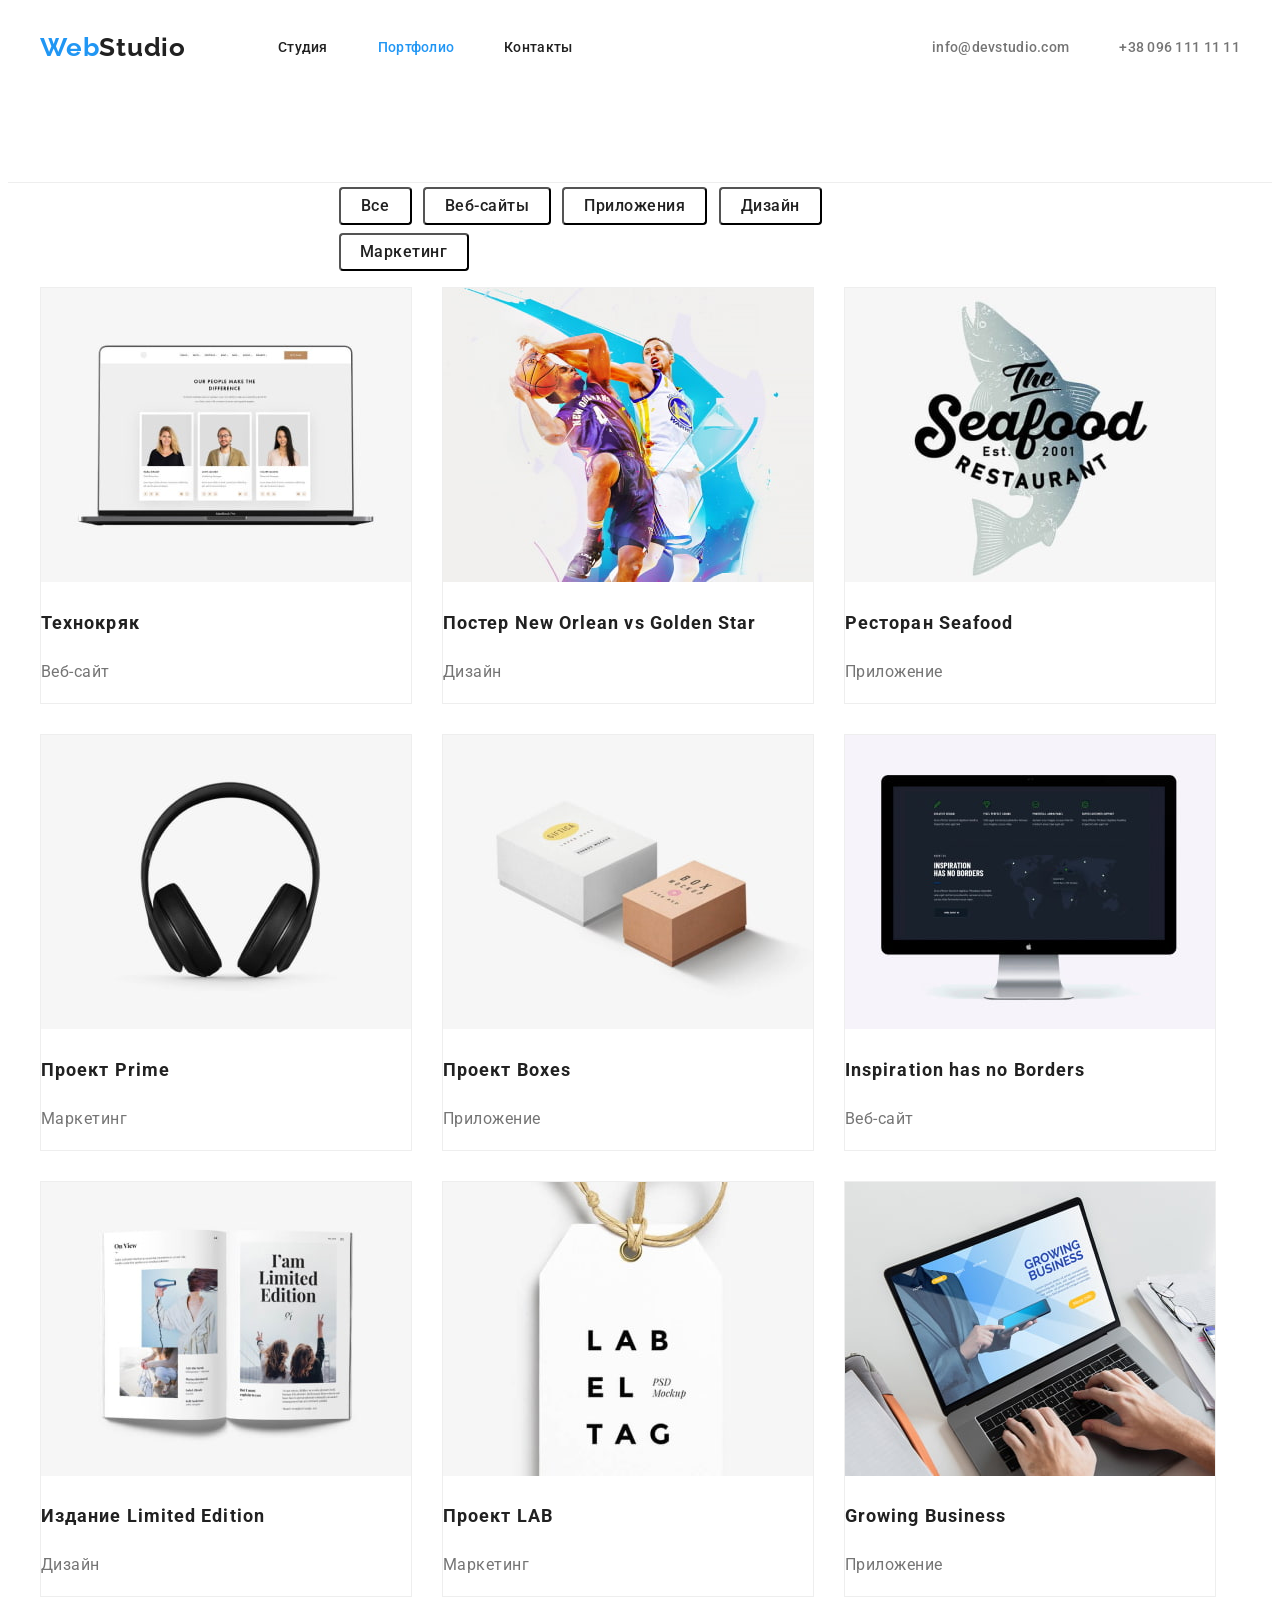
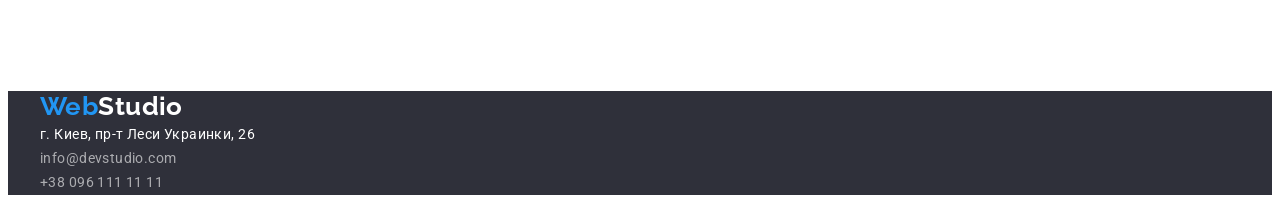
==== commit 5f2c4759: "корректировка контейнера и паддингов" ====
--- a/portfolio.html
+++ b/portfolio.html
@@ -10,9 +10,9 @@
     <title>WebStudio</title>
 </head>
 <body>
-    <div class="container">
 <!--Шапка страницы-->
 <header class="header">
+    <div class="container">
     <!--Навигация-->
     <nav class="nav">
         <a class="nav-logo" href="WebStudio" lang="en">Web<span class="style-logo">Studio</span></a>
@@ -31,6 +31,7 @@
         </li>
     </ul>
     </nav>
+    </div>
 </header>
     <!--Cекция-Фильтры и проэкты-->
     <section class="portfolio">
@@ -123,6 +124,7 @@
 
     <!--Footer-->
 <footer class="footer">
+    <div class="container">
     <a class="footer-logo" href="WebStudio" lang="en">Web<span class="style">Studio</span></a>
     <address class="footer-address">
     <ul class="address-list">
@@ -137,6 +139,7 @@
         </li>
     </ul>
     </address>
+</div>
 </footer>
 </div>
 </body>
--- a/CSS/styles.css
+++ b/CSS/styles.css
@@ -19,11 +19,13 @@
 h4,
 h5,
 h6,
-p,
+p,{
+    margin: 0;
+}
 ul{
+    padding-inline-start: 0px;
     margin: 0;
 }
-
 a{
     text-decoration: none;
 }
@@ -125,12 +127,12 @@
 }
 .header{
     border-bottom: 1px solid var(--border-color);
-    margin-bottom: 94px;
+    padding-bottom: 94px;
 }
 
 /* стили секция герой*/
 .hero-section{
-    margin-bottom: 94px;
+    padding-bottom: 94px;
     background-color: var(--background-hero-section);
 }
 
@@ -172,13 +174,13 @@
     cursor: pointer
 }
 /*стили наши преимущества*/
+.advantage{
+    padding-bottom: 94px;
+}
 
 .advantage-list{
     display: flex;
-    flex-wrap: wrap;
-    padding-inline-start: 0px;
-    margin-bottom: 94px;
-}
+    flex-wrap: wrap;}
 .advantage-list .advantage-item{
     width: 270px;
     margin-right: 30px;
@@ -186,7 +188,6 @@
 .advantage-item:last-child{
     margin-right: 0px;
 }
-
 .advantage-titel{
     margin-bottom: 10px;
 
@@ -198,12 +199,11 @@
 }
 /*стили чем мы занимаемся*/
 .do{
-    margin-bottom: 94px;
+    padding-bottom: 94px;
 }
 .do-list{
     display: flex;
     flex-wrap: wrap;
-    padding-inline-start: 0px;
 }
 .do-list-item{
     margin-right: 30px;
@@ -242,13 +242,12 @@
 
 /*стили- наша команда*/
 .team{
-    margin-bottom: 94px;
+    padding-bottom: 94px;
     background-color: var(--background-team);
 }
 .team-list{
     display: flex;
     flex-wrap: wrap;
-    padding-inline-start: 0px;
 }
 .team-person{
     margin-right: 30px;
@@ -273,15 +272,20 @@
 }
 
 /*кнопки фильтров*/
+.portfolio{
+    padding-bottom: 94px;
+}
 .filters-list{
     width: 611px;
     height: 54px;
-    margin-bottom: 50px;
+    padding-bottom: 50px;
     margin-right: auto;
     margin-left: auto;
 }
 .filter-item{
     display: inline-block;
+    padding: 4px;
+    border-radius: 4px;
 }
 .all{
     min-width: 73px;
@@ -334,7 +338,6 @@
 .portfolio-list{
     display: flex;
     flex-wrap: wrap;
-    padding-inline-start: 0px;
 }
 
 .portfolio-item{
@@ -350,7 +353,7 @@
     margin-right: 0px;
 }
 .portfolio-item:nth-last-child(-n+3){
-    margin-bottom: 94px;
+    margin-bottom: 0px;
 }
 /*стиль футер*/
 .footer{
@@ -358,10 +361,6 @@
 }
 
 .footer-logo{
-    margin-top: 60px;
-    margin-bottom: 20px;
-    margin-left: 35px;
-
     font-family: Raleway;
     font-weight: 700;
     font-size: 26px;
@@ -374,10 +373,8 @@
 
 .address-list{
     font-style: normal;
-    font-weight: 400;
     font-size: 14px;
     line-height: 1.71;
-    letter-spacing: 0.03em;
 }
 
 .address{
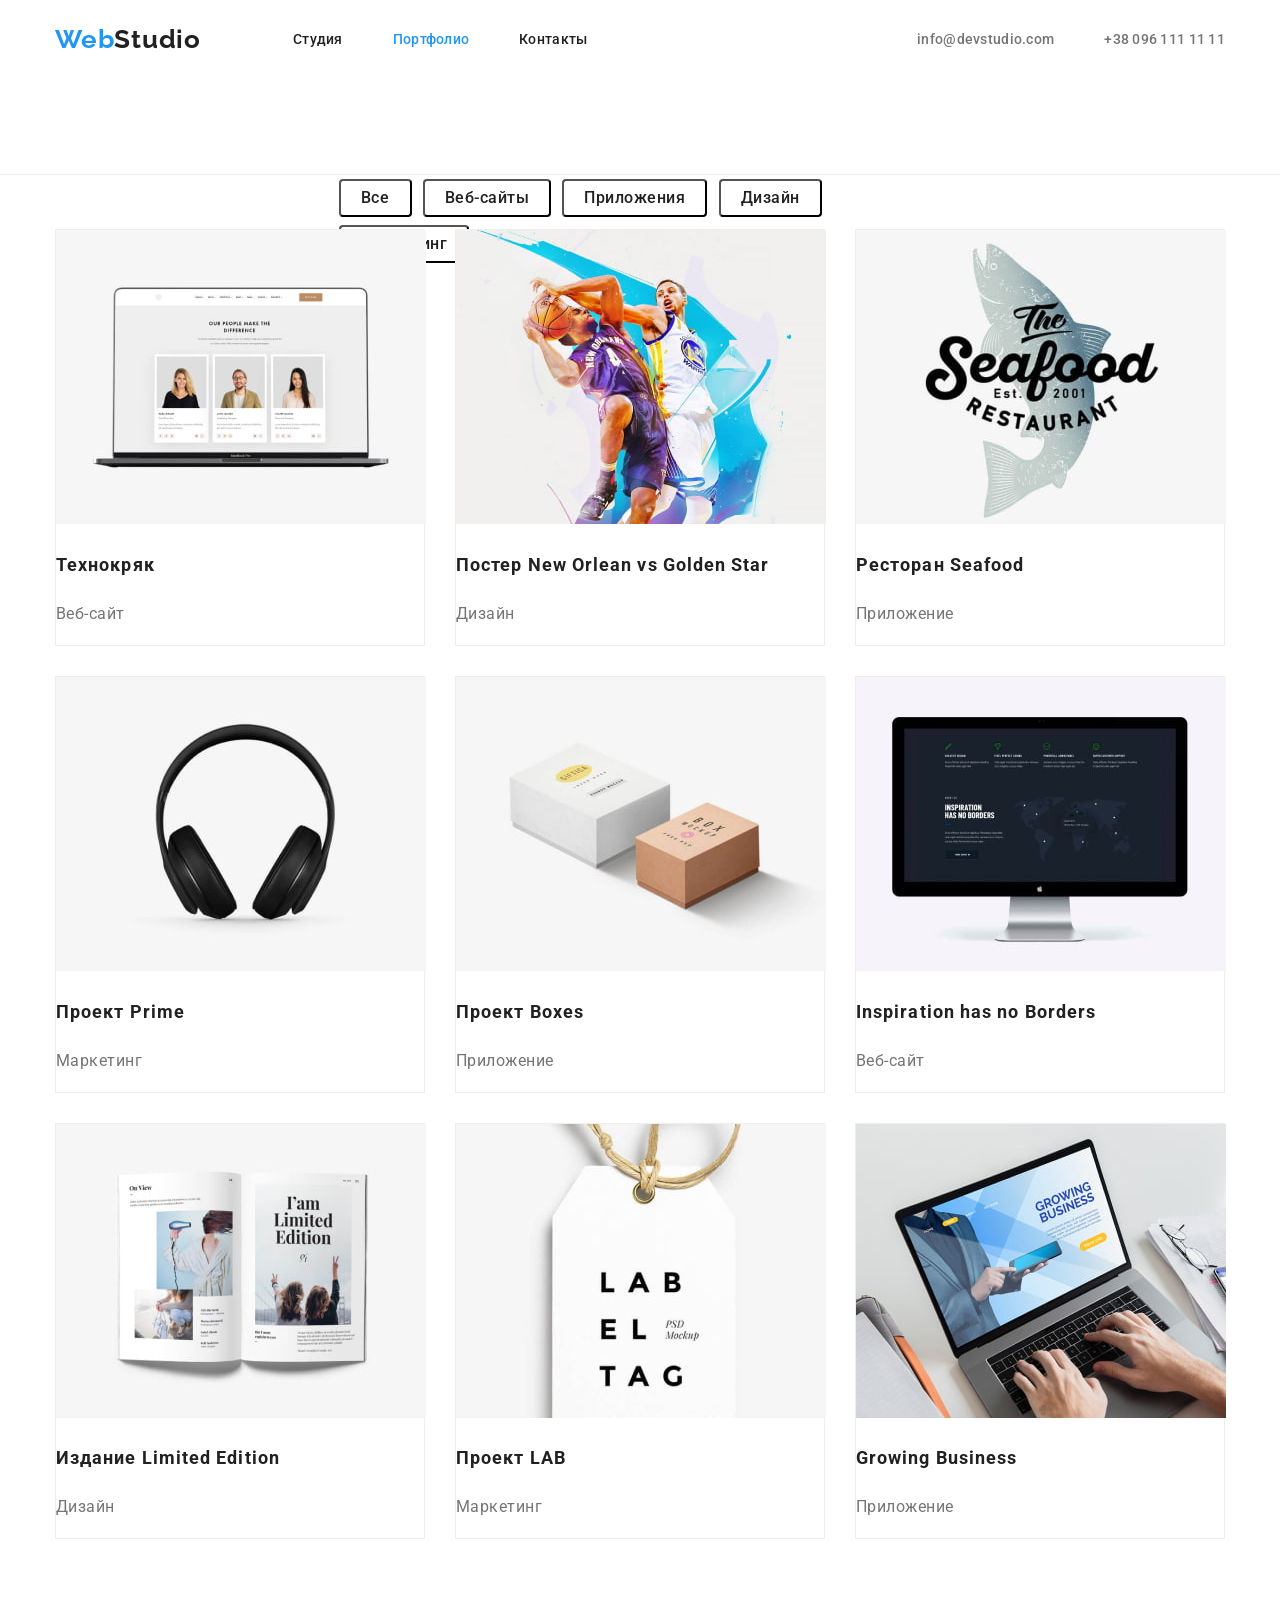
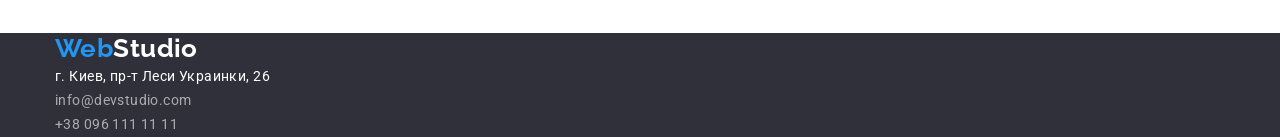
==== commit 2f62edf2: "коррекция дз" ====
--- a/portfolio.html
+++ b/portfolio.html
@@ -5,7 +5,7 @@
     <link rel="preconnect" href="https://fonts.googleapis.com">
     <link rel="preconnect" href="https://fonts.gstatic.com" crossorigin>
     <link href="https://fonts.googleapis.com/css2?family=Raleway:wght@700&family=Roboto:wght@400;500;700;900&display=swap" rel="stylesheet">
-    <link rel="stylesheet" href="node_modules/modern-normalize/modern-normalize.css">
+    <link rel="stylesheet" href="https://cdnjs.cloudflare.com/ajax/libs/modern-normalize/1.1.0/modern-normalize.min.css">
     <link rel="stylesheet" href="./CSS/styles.css">
     <title>WebStudio</title>
 </head>
--- a/CSS/styles.css
+++ b/CSS/styles.css
@@ -23,15 +23,13 @@
     margin: 0;
 }
 ul{
+    padding: 0px;
     padding-inline-start: 0px;
     margin: 0;
+    list-style-type: none;
 }
 a{
     text-decoration: none;
-}
-
-ul{
-    list-style-type: none;
 }
 
 /*стиль для body*/
@@ -251,7 +249,6 @@
 }
 .team-person{
     margin-right: 30px;
-    border: 1px solid var(--border-color);
     background-color: var(--white-color);
 }
 .team-person:last-child{
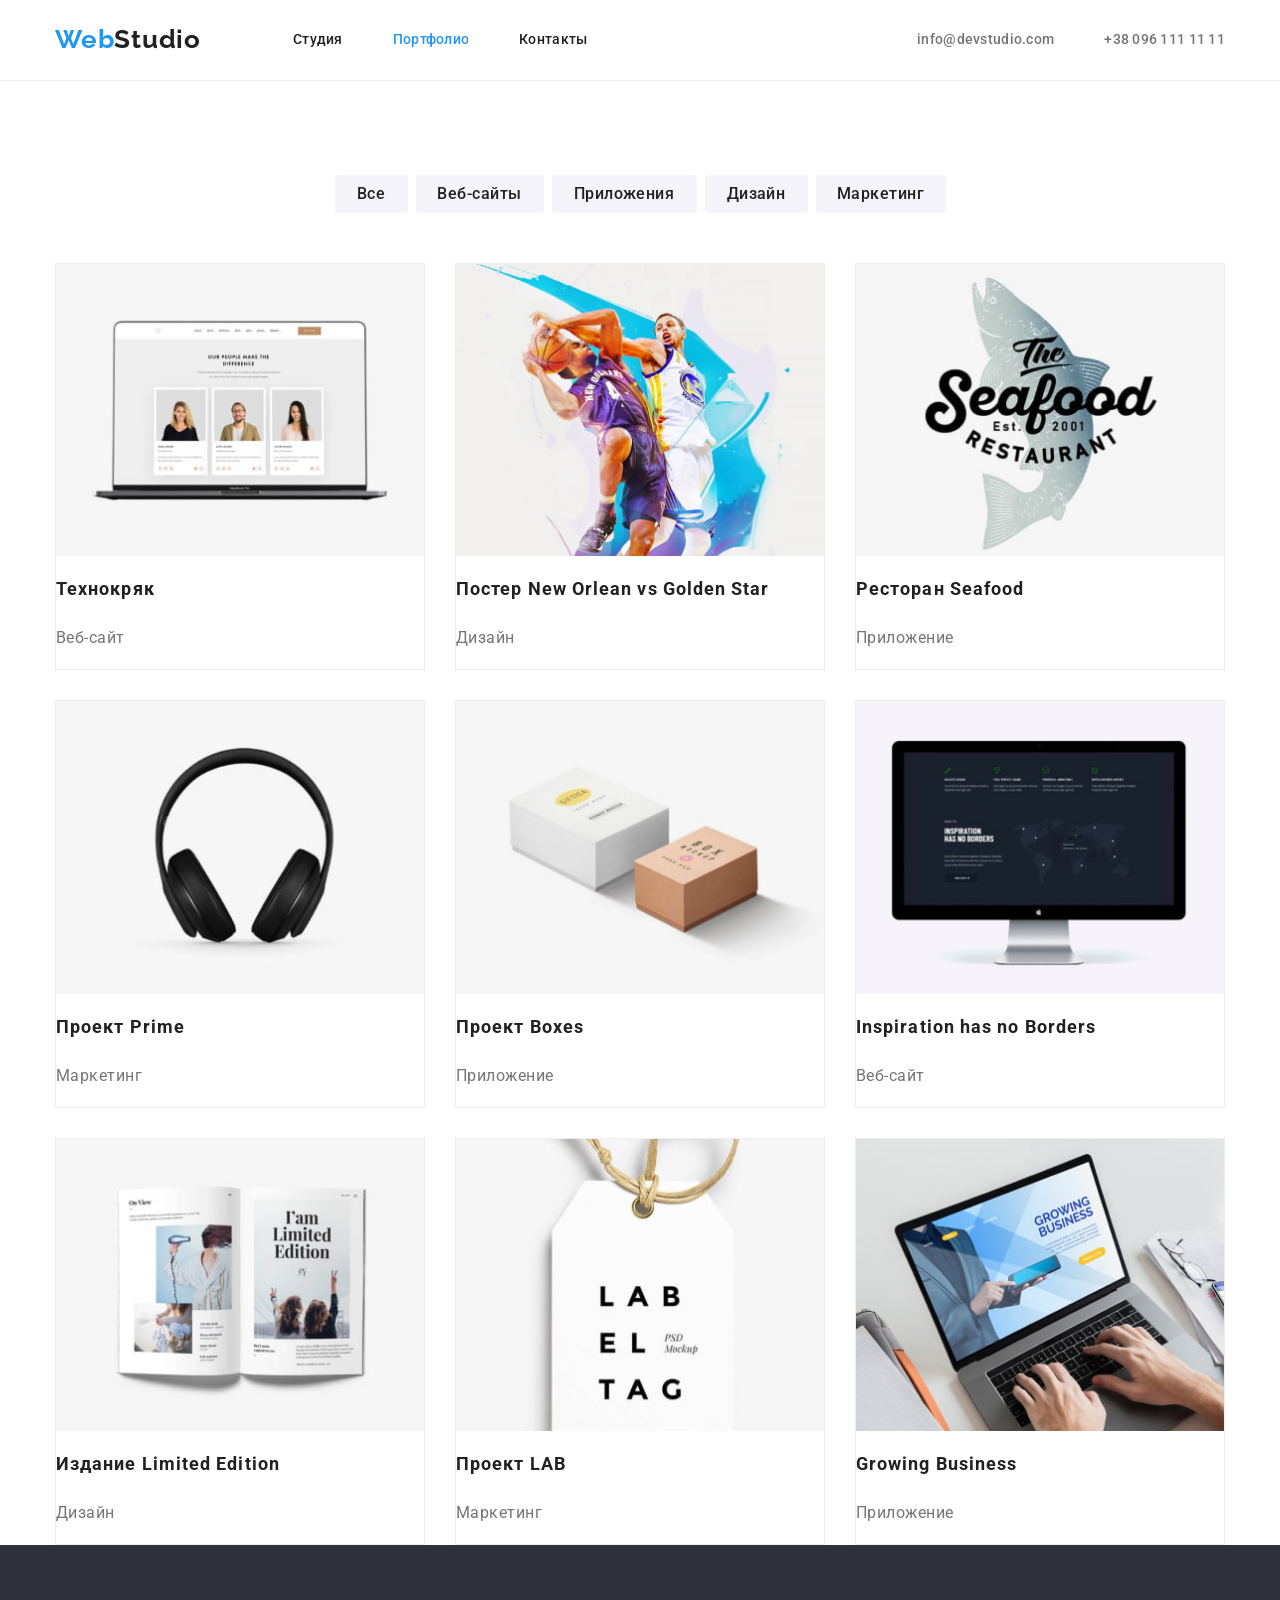
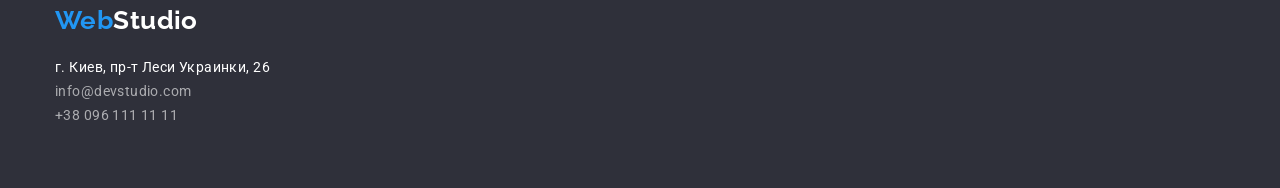
==== commit 7c299d6d: "корректировка дз(кнопки фильтров)" ====
--- a/portfolio.html
+++ b/portfolio.html
@@ -34,7 +34,8 @@
     </div>
 </header>
     <!--Cекция-Фильтры и проэкты-->
-    <section class="portfolio">
+    <main>
+    <section class="section">
         <div class="container">
     <h1 hidden>Filters and projects</h1>
     <ul class="filters-list">
@@ -121,7 +122,7 @@
         </ul>
     </div>
     </section>
-
+</main>
     <!--Footer-->
 <footer class="footer">
     <div class="container">
--- a/CSS/styles.css
+++ b/CSS/styles.css
@@ -11,6 +11,7 @@
     --shadow-color: rgba(0, 0, 0, 0.15);
     --background-hero-section: #2F303A;
     --border-color: #EEEEEE;
+    --filter-background-color: #F5F4FA;
 }
 /*убираю стили по умолчание*/
 h1,
@@ -31,6 +32,11 @@
 a{
     text-decoration: none;
 }
+img{
+    display: block;
+    max-width: 100%;
+    height: auto;
+}
 
 /*стиль для body*/
 .container{
@@ -43,7 +49,6 @@
 
 body{
     font-family: var(--main-font);
-    background-color: var(--white-color);
     color: var(--text-color);
     font-size: 14px;
     line-height: 1.71;
@@ -51,6 +56,9 @@
     }
 
 /*стиль логотипа*/
+header{
+    border-bottom: 1px solid var(--border-color);
+}
 .nav-logo{
     width: 145px;
     height: 31px;
@@ -123,14 +131,11 @@
     color: var(--blue-color);
     background-color: var(--white-color);
 }
-.header{
-    border-bottom: 1px solid var(--border-color);
-    padding-bottom: 94px;
-}
 
 /* стили секция герой*/
 .hero-section{
-    padding-bottom: 94px;
+    padding-top: 200px;
+    padding-bottom: 200px;
     background-color: var(--background-hero-section);
 }
 
@@ -167,13 +172,14 @@
     letter-spacing: 0.06em;
     color: var(--white-color);
     background-color: var(--blue-color);
-    box-shadow: 0px 4px 4px var(--shadow-color);
+    border: 0px;
     border-radius: 4px;
     cursor: pointer
 }
 /*стили наши преимущества*/
 .advantage{
     padding-bottom: 94px;
+    padding-top: 94px;
 }
 
 .advantage-list{
@@ -195,13 +201,14 @@
     text-transform: uppercase;
     color: var(--titels-color);
 }
+
 /*стили чем мы занимаемся*/
 .do{
     padding-bottom: 94px;
+    padding-top: 0px;
 }
 .do-list{
     display: flex;
-    flex-wrap: wrap;
 }
 .do-list-item{
     margin-right: 30px;
@@ -245,74 +252,99 @@
 }
 .team-list{
     display: flex;
-    flex-wrap: wrap;
 }
 .team-person{
     margin-right: 30px;
     background-color: var(--white-color);
-}
+    box-shadow: 0px 1px 3px rgba(0, 0, 0, 0.12), 0px 1px 1px rgba(0, 0, 0, 0.14), 0px 2px 1px rgba(0, 0, 0, 0.2);
+    border-radius: 0px 0px 4px 4px;
+}
+
 .team-person:last-child{
     margin-right: 0px;
 }
-.team-name{
-    font-weight: 500;
-    font-size: 16px;
-    line-height: 1.19;
-    text-align: center;
-    color: var(--titels-color);
-}
-
+
+.team-name,
 .team-possition{
     font-size: 16px;
     line-height: 1.19;
     text-align: center;
 }
+.team-name{
+    margin-top: 30px;
+    margin-bottom: 10px;
+
+    font-weight: 500;
+    color: var(--titels-color);
+}
+
+.team-possition{
+    margin-bottom: 30px;
+
+    font-size: 16px;
+    line-height: 1.19;
+}
 
 /*кнопки фильтров*/
 .portfolio{
     padding-bottom: 94px;
 }
 .filters-list{
-    width: 611px;
-    height: 54px;
+    display: flex;
+    justify-content: center;
+    padding-top: 94px;
     padding-bottom: 50px;
     margin-right: auto;
     margin-left: auto;
 }
-.filter-item{
-    display: inline-block;
-    padding: 4px;
-    border-radius: 4px;
-}
+
 .all{
+    margin-right: 8px;
+
     min-width: 73px;
     height: 38px;
-    padding: 4px;
-    border-radius: 4px;
+    border: 0px;
+    padding: 4px;
+    border-radius: 4px;
+    background-color: var(--filter-background-color);
     }
 .web{
+    margin-right: 8px;
+
     min-width: 128px;
     height: 38px;
     padding: 4px;
     border-radius: 4px;
+    border: 0px;
+    background-color: var(--filter-background-color);
     }
 .app{
+    margin-right: 8px;
+
     min-width: 145px;
     height: 38px;
     padding: 4px;
     border-radius: 4px;
+    border: 0px;
+    background-color: var(--filter-background-color);
 }
 .design{
+    margin-right: 8px;
+ 
     min-width: 103px;
     height: 38px;
     padding: 4px;
     border-radius: 4px;
+    border: 0px;
+    background-color: var(--filter-background-color);
 }
 .marketing{
     min-width: 130px;
     height: 38px;
     padding: 4px;
     border-radius: 4px;
+    border: 0px;
+    background-color: var(--filter-background-color);
 }
 .filter{
     font-family: Roboto;
@@ -324,7 +356,6 @@
     letter-spacing: 0.03em;
     color: var(--titels-color);
     cursor: pointer;
-    background-color: var(--white-color);
 }
 
 .filter:hover,:focus{
@@ -354,10 +385,16 @@
 }
 /*стиль футер*/
 .footer{
+    padding-bottom: 60px;
+    padding-top: 60px;
+
     background-color: var(--background-hero-section);
 }
 
 .footer-logo{
+    display: block;
+    margin-bottom: 20px;
+
     font-family: Raleway;
     font-weight: 700;
     font-size: 26px;
@@ -375,11 +412,17 @@
 }
 
 .address{
- color: var(--white-color);
-}
+    margin-bottom: 9px;
+    color: var(--white-color);
+}
+
+.footer-email{
+    margin-bottom: 9px;
+}
+
 .footer-email,
 .footer-tel{
-color: var(--address-color);
+    color: var(--address-color);
 }
 
 .address:hover,
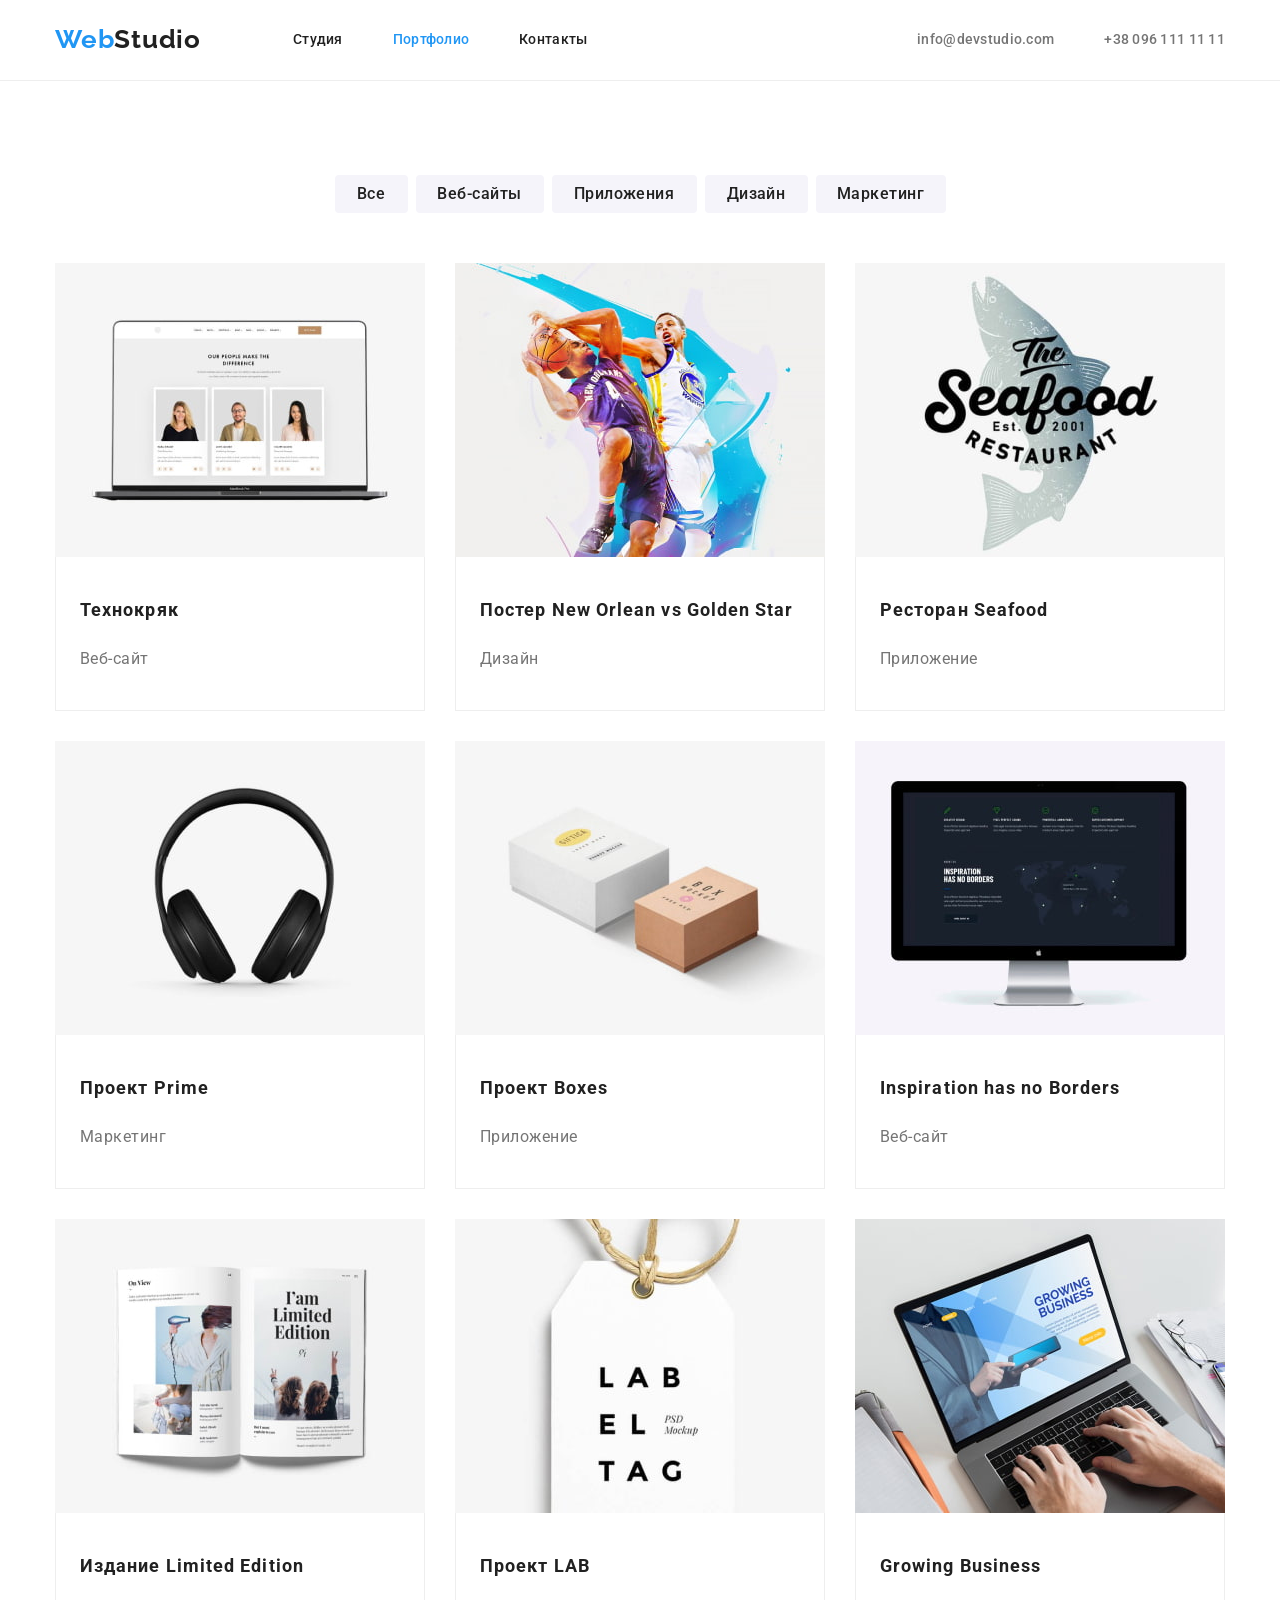
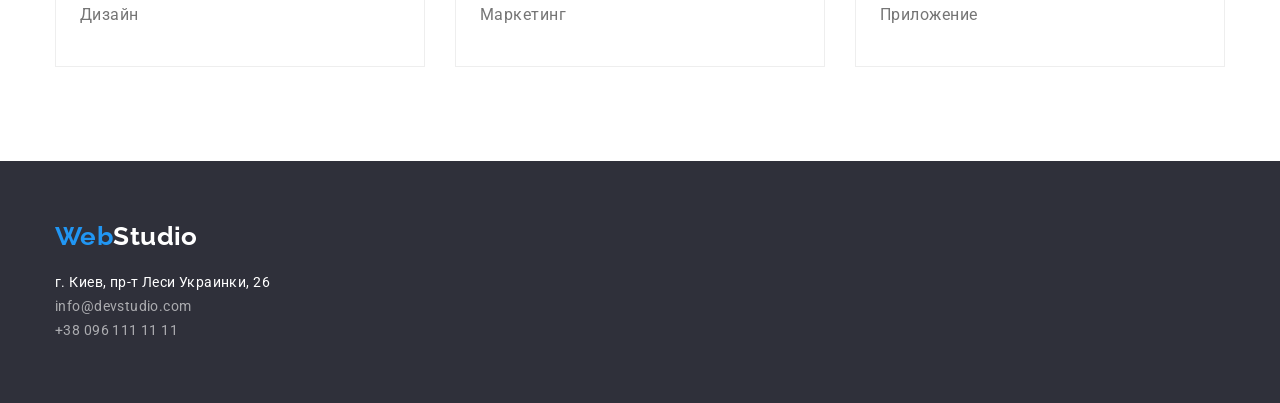
==== commit 584c5a0e: "финальные корректировки дз" ====
--- a/portfolio.html
+++ b/portfolio.html
@@ -59,64 +59,82 @@
             <li class="portfolio-item">
                 <a  class="portfolio-link" href="">
                 <img class="portflio-img" src="./images/img7.jpg" alt="Laptop with open web page">
+                <div class="portfolio-block-titels">
                 <h2 class="portfolio-titel">Технокряк</h2>
                 <p class="portfolio-subtitel">Веб-сайт</p>
+                </div>
                 </a>
             </li>
             <li class="portfolio-item">
                 <a class="portfolio-link" href="">
                 <img class="portflio-img" src="./images/img8.jpg" alt="Basketball players">
+                <div class="portfolio-block-titels">
                 <h2 class="portfolio-titel">Постер New Orlean vs Golden Star</h2>
                 <p class="portfolio-subtitel">Дизайн</p>
+            </div>
                 </a>
             </li>
             <li class="portfolio-item">
                 <a class="portfolio-link" href="">
                 <img class="portflio-img" src="./images/img9.jpg" alt="Restaurante poster">
+                <div class="portfolio-block-titels">
                 <h2 class="portfolio-titel">Ресторан Seafood</h2>
                 <p class="portfolio-subtitel">Приложение</p>
+            </div>
                 </a>
             </li>
             <li class="portfolio-item">
                 <a class="portfolio-link" href="">
                 <img class="portflio-img" src="./images/img10.jpg" alt="Earphones">
+                <div class="portfolio-block-titels">
                 <h2 class="portfolio-titel">Проект Prime</h2>
                 <p class="portfolio-subtitel">Маркетинг</p>
+            </div>
                 </a>
             </li>
             <li class="portfolio-item">
                 <a class="portfolio-link" href="">
                 <img class="portflio-img" src="./images/img11.jpg" alt="Boxes">
+                <div class="portfolio-block-titels">
                 <h2 class="portfolio-titel">Проект Boxes</h2>
                 <p class="portfolio-subtitel">Приложение</p>
+            </div>
                 </a>
             </li>
             <li class="portfolio-item">
                 <a class="portfolio-link" href="">
                 <img class="portflio-img" src="./images/img12.jpg" alt="PC monitor">
+                <div class="portfolio-block-titels">
                 <h2 class="portfolio-titel">Inspiration has no Borders</h2>
                 <p class="portfolio-subtitel">Веб-сайт</p>
+            </div>
                 </a>
             </li>
             <li class="portfolio-item">
                 <a class="portfolio-link" href="">
                 <img class="portflio-img" src="./images/img13.jpg" alt="Magazine pages">
+                <div class="portfolio-block-titels">
                 <h2 class="portfolio-titel">Издание Limited Edition</h2>
                 <p class="portfolio-subtitel">Дизайн</p>
+            </div>
                 </a>
             </li>
             <li class="portfolio-item">
                 <a class="portfolio-link" href="">
                 <img class="portflio-img" src="./images/img14.jpg" alt="Label tag">
+                <div class="portfolio-block-titels">
                 <h2 class="portfolio-titel">Проект LAB</h2>
                 <p class="portfolio-subtitel">Маркетинг</p>
+            </div>
                 </a>
             </li>
             <li class="portfolio-item">
                 <a class="portfolio-link" href="">
                 <img class="portflio-img" src="./images/img15.jpg" alt="Work on laptop">
+                <div class="portfolio-block-titels">
                 <h2 class="portfolio-titel">Growing Business</h2>
                 <p class="portfolio-subtitel">Приложение</p>
+            </div>
                 </a>
             </li>
         </ul>
--- a/CSS/styles.css
+++ b/CSS/styles.css
@@ -363,18 +363,24 @@
     background-color: var(--blue-color);
 }
 /*стили портфолио*/
+.portfolio-block-titels{
+    padding: 20px 24px 20px 24px;
+    border-left: 1px solid var(--border-color);
+    border-right: 1px solid var(--border-color);
+    border-bottom: 1px solid var(--border-color);
+}
 .portfolio-list{
     display: flex;
     flex-wrap: wrap;
+    padding-bottom: 94px;
+}
+.portfolio-titel{
+    margin-bottom: 4px;
 }
 
 .portfolio-item{
-    width: 370px;
     margin-right: 30px;
     margin-bottom: 30px;
-
-    border: 1px solid var(--border-color);
-    border-color: var(--border-color);
 }
 
 .portfolio-item:nth-child(3n){
@@ -383,6 +389,7 @@
 .portfolio-item:nth-last-child(-n+3){
     margin-bottom: 0px;
 }
+
 /*стиль футер*/
 .footer{
     padding-bottom: 60px;
